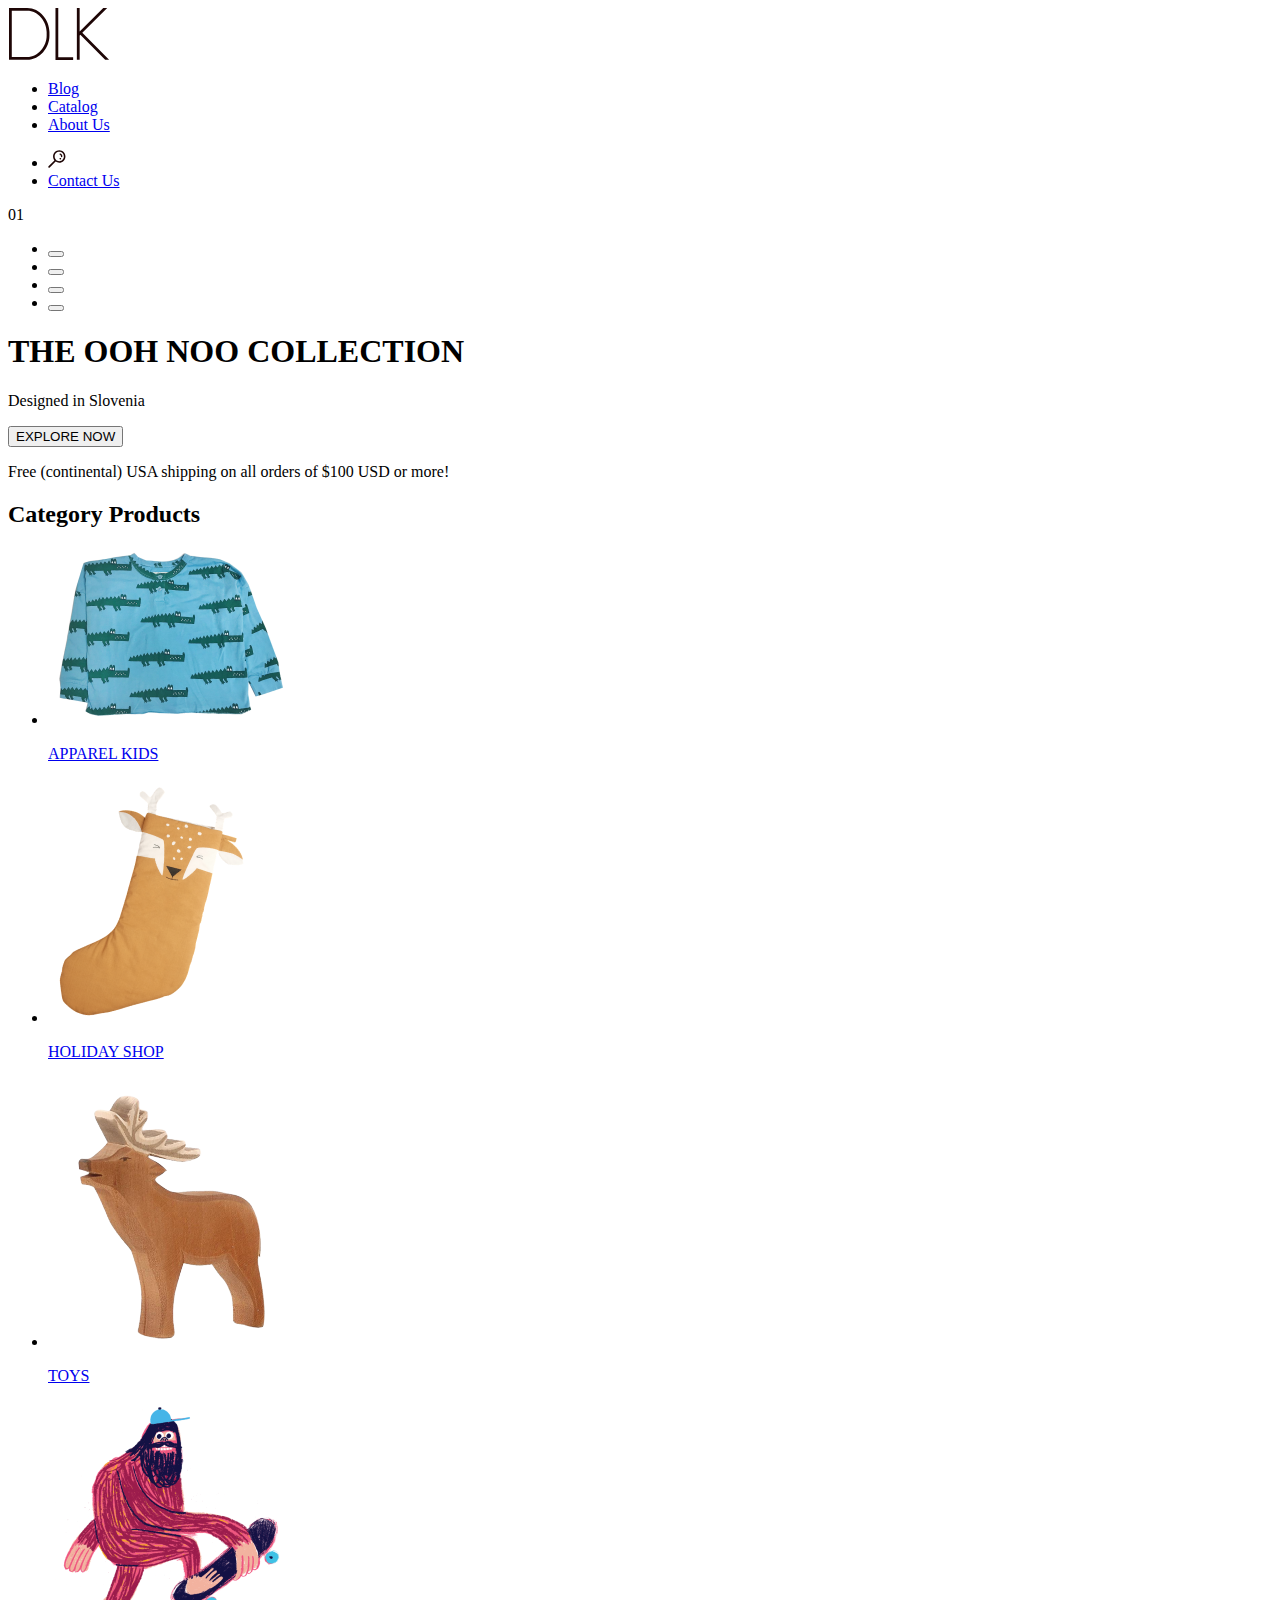
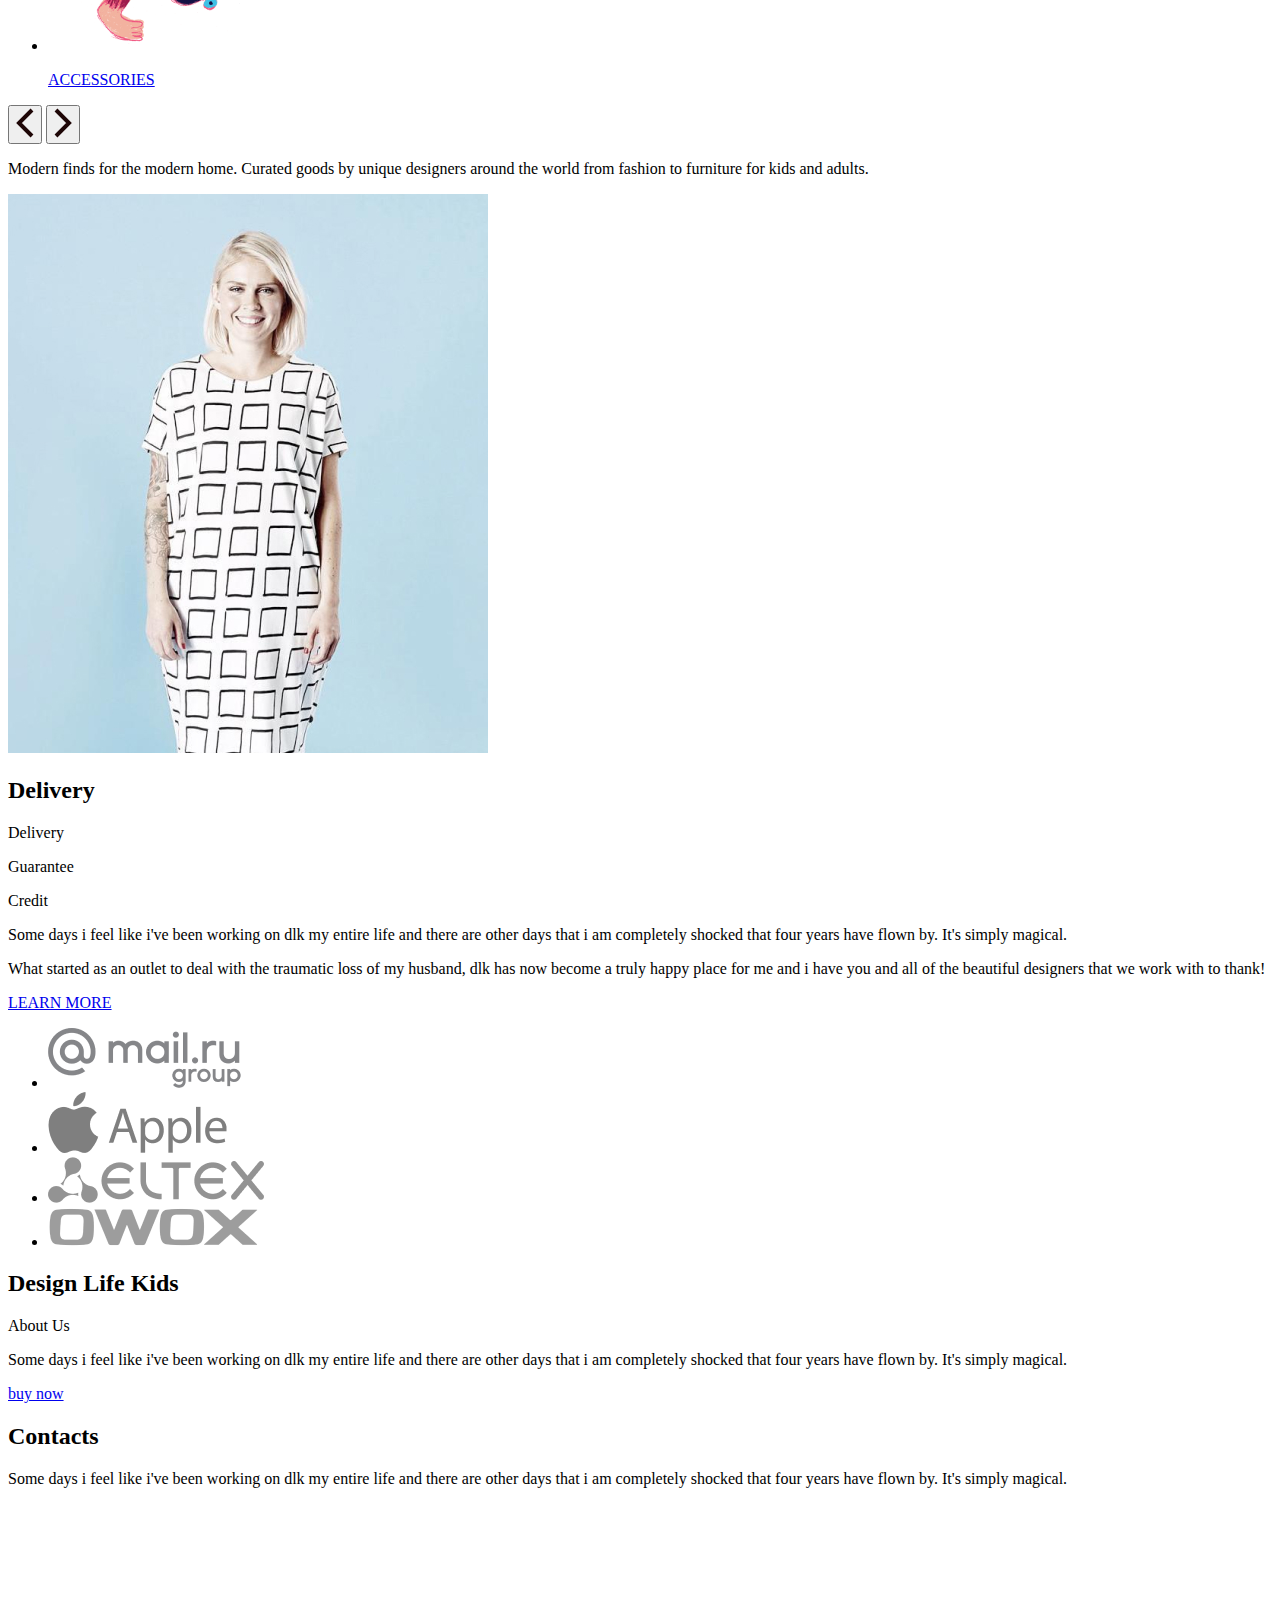
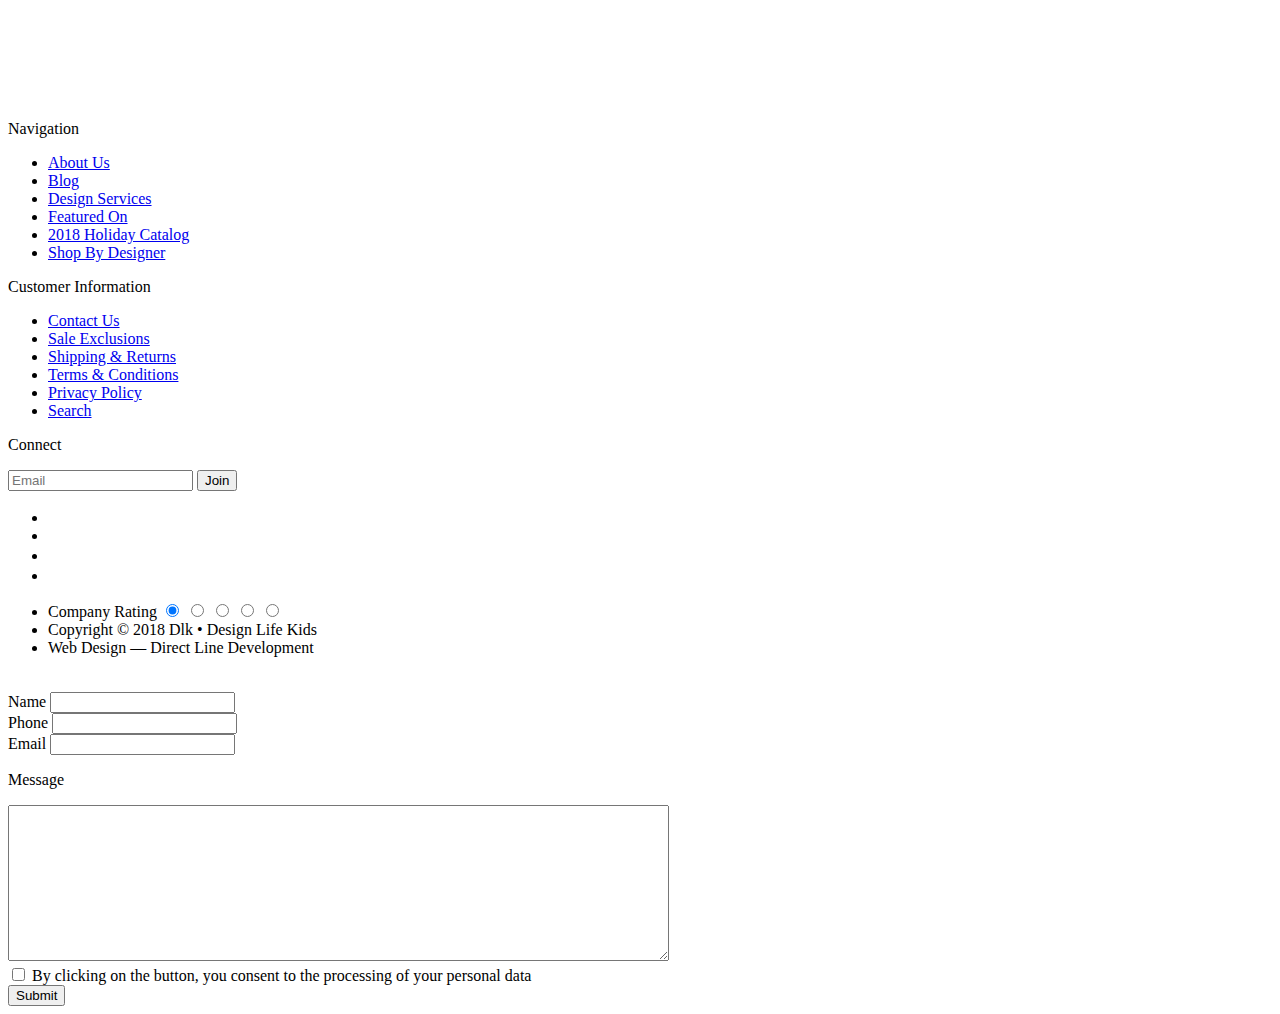
==== index.html @ fb4cff75 "добавила страницы blog, catalog, contact, toys" ====
<!DOCTYPE html>
<html lang="en">
<head>
    <meta charset="UTF-8">
    <meta http-equiv="X-UA-Compatible" content="IE=edge">
    <meta name="viewport" content="width=device-width, initial-scale=1.0">
    <title>DLK</title>
</head>
<body>
    <header class="header">
        <a href="/" class="header__link">
            <img src="./img/icon/logo.svg" alt="logo" class="header__logo">
        </a>
        <nav class="header__nav">
            <ul class="header__list">
                <li class="header__list-item">
                    <a href="./page/blog.html" class="header__list-item-link">Blog</a>
                </li>
                <li class="header__list-item">
                    <a href="./page/catalog.html" class="header__list-item-link">Catalog</a>
                </li>
                <li class="header__list-item">
                    <a href="#" class="header__list-item-link">About Us</a>
                </li>
            </ul>
        </nav>
        <ul class="header__list">
            <li class="header__list-item">
                <a href="#" class="header__list-item-link">
                    <img src="./img/icon/loupe.svg" alt="loupe" class="header__list-item-loupe">
                </a>
            </li>
            <li class="header__list-item">
                <a href="./page/contact.html" class="header__list-item-link">Contact Us</a>
            </li>
        </ul>
    </header>
    <main class="main">
        <section class="collection">
            <div class="collection__switch">
                <span class="collection__switch-num">01</span>
                <ul class="collection__switch-list">
                    <li class="collection__switch-list-item">
                        <button class="collection__switch-list-item-button"></button>
                    </li>
                    <li class="collection__switch-list-item">
                        <button class="collection__switch-list-item-button"></button>
                    </li>
                    <li class="collection__switch-list-item">
                        <button class="collection__switch-list-item-button"></button>
                    </li>
                    <li class="collection__switch-list-item">
                        <button class="collection__switch-list-item-button"></button>
                    </li>
                </ul>
            </div>
            <div class="collection__text">
                <h1 class="collection__text-title">THE OOH NOO COLLECTION</h1>
                <p class="collection__text-subtitle">Designed in Slovenia</p>
                <button class="collection__text-button" type="button">EXPLORE NOW</button>
            </div>
            <p class="collection__sub-subtitle">Free (continental) USA shipping on all orders of $100 USD or more!</p>
        </section>
        <section class="category">
            <div class="category__products">
                <h2 class="category__products-title">Category Products</h2>
                <ul class="category__products-list">
                    <li class="category__products-list-item">
                        <a href="#" class="category__products-list-item-link">
                            <img src="./img/apparel_kids.png" alt="apparel kids" width="244" height="177" class="category__products-list-item-img">
                            <p class="category__products-list-item-text">APPAREL KIDS</p>
                        </a>
                    </li>
                    <li class="category__products-list-item">
                        <a href="#" class="category__products-list-item-link">
                            <img src="./img/holiday_shop.png" alt="holiday shop" width="208" height="244" class="category__products-list-item-img">
                            <p class="category__products-list-item-text">HOLIDAY SHOP</p>
                        </a>
                    </li>
                    <li class="category__products-list-item">
                        <a href="#" class="category__products-list-item-link">
                            <img src="./img/toys.png" alt="toys" width="270" height="270" class="category__products-list-item-img">
                            <p class="category__products-list-item-text">TOYS</p>
                        </a>
                    </li>
                    <li class="category__products-list-item">
                        <a href="#" class="category__products-list-item-link">
                            <img src="./img/accessories.png" alt="accessories" width="240" height="250" class="category__products-list-item-img">
                            <p class="category__products-list-item-text">ACCESSORIES</p>
                        </a>
                    </li>
                </ul>
            </div>
            <div class="category__switch">
                <button class="category__switch-left-arrow">
                    <img src="./img/icon/left_arrow.svg" alt="left-arrow" class="category__switch-left-arrow-img">
                </button>
                <button class="category__switch-right-arrow">
                    <img src="./img/icon/right_arrow.svg" alt="right-arrow" class="category__switch-right-arrow-img">
                </button>
                <p class="category__switch-subtitle">Modern finds for the modern home. Curated goods by unique designers around the world from fashion to furniture for kids and adults.</p>
            </div>
        </section>
        <section class="delivery">
            <img class="delivery__img" src="./img/dress.jpg" alt="dress" width="480" height="559">
            <div class="delivery__text">
                <h2 class="delivery__text-title">Delivery</h2>
                <p class="delivery__text-subtitle">Delivery</p>
                <p class="delivery__text-subtitle">Guarantee</p>
                <p class="delivery__text-subtitle">Credit</p>
                <p class="delivery__text-description">Some days i feel like i've been working on dlk my entire life and there are other days that i am completely shocked that four years have flown by. It's simply magical.</p>
                <p class="delivery__text-description">What started as an outlet to deal with the traumatic loss of my husband, dlk has now become a truly happy place for me and i have you and all of the beautiful designers that we work with to thank!</p>
                <a href="#" class="delivery__text-link">LEARN MORE</a>
            </div>
        </section>
        <section class="awards">
            <ul class="awards__list">
                <li class="awards__list-item">
                    <img src="./img/mail.png" alt="mail" width="193" height="60" class="awards__list-item-img">
                </li>
                <li class="awards__list-item">
                    <img src="./img/apple.png" alt="apple" width="179" height="61" class="awards__list-item-img">
                </li>
                <li class="awards__list-item">
                    <img src="./img/eltex.png" alt="eltex" width="216" height="46" class="awards__list-item-img">
                </li>
                <li class="awards__list-item"> 
                    <img src="./img/owox.png" alt="owox" width="211" height="40" class="awards__list-item-img">
                </li>
            </ul>
        </section>
    </main>
    <section class="design">
        <h2 class="design__title">Design Life Kids</h2>
        <p class="design__subtitle">About Us</p>
        <p class="design__subtitle">Some days i feel like i've been working on dlk my entire life and there are other days that i am completely shocked that four years have flown by. It's simply magical.</p>
        <a href="#" class="design__link">buy now</a>
    </section>
    <article class="contacts">
        <h2 class="contacts__title">Contacts</h2>
        <p class="contacts__subtitle">Some days i feel like i've been working on dlk my entire life and there are other days that i am completely shocked that four years have flown by. It's simply magical.</p>
        <iframe src="https://www.google.com/maps/embed?pb=!1m18!1m12!1m3!1d3153.58601728222!2d-122.4236554651123!3d37.776304100000004!2m3!1f0!2f0!3f0!3m2!1i1024!2i768!4f13.1!3m3!1m2!1s0x8085809eb08736cb%3A0xd0499d3f418e942d!2zNzcgRmVsbCBTdCwgU2FuIEZyYW5jaXNjbywgQ0EgOTQxMDIsINCh0KjQkA!5e0!3m2!1sru!2sru!4v1668937738385!5m2!1sru!2sru" width="483" height="196" style="border:0;" allowfullscreen="" loading="lazy" referrerpolicy="no-referrer-when-downgrade"></iframe>
    </article>
    <footer class="footer">
        <div class="footer__navigation">
            <p class="footer__navigation-title">Navigation</p>
            <nav class="footer__navigation-nav">
                <ul class="footer__navigation-nav-list">
                    <li class="footer__navigation-nav-list-item">
                        <a href="#" class="footer__navigation-nav-list-item">About Us</a>
                    </li>
                    <li class="footer__navigation-nav-list-item">
                        <a href="#" class="footer__navigation-nav-list-item-link">Blog</a>
                    </li>
                    <li class="footer__navigation-nav-list-item">
                        <a href="#" class="footer__navigation-nav-list-item-link">Design Services</a>
                    </li>
                    <li class="footer__navigation-nav-list-item">
                        <a href="#" class="footer__navigation-nav-list-item-link">Featured On</a>
                    </li>
                    <li class="footer__navigation-nav-list-item">
                        <a href="#" class="footer__navigation-nav-list-item-link">2018 Holiday Catalog</a>
                    </li>
                    <li class="footer__navigation-nav-list-item">
                        <a href="#" class="footer__navigation-nav-list-item-link">Shop By Designer</a>
                    </li>
                </ul>
            </nav>
        </div>
        <div class="footer_information">
            <p class="footer_information-title">Customer Information</p>
            <nav class="footer_information-nav"> 
                <ul class="footer_information-nav-list">
                    <li class="footer_information-nav-list-item">
                        <a href="#" class="footer_information-nav-list-item-link">Contact Us</a>
                    </li>
                    <li class="footer_information-nav-list-item">
                        <a href="#" class="footer_information-nav-list-item-link">Sale Exclusions</a>
                    </li>
                    <li class="footer_information-nav-list-item">
                        <a href="#" class="footer_information-nav-list-item-link">Shipping & Returns</a>
                    </li>
                    <li class="footer_information-nav-list-item">
                        <a href="#" class="footer_information-nav-list-item-link">Terms & Conditions</a>
                    </li>
                    <li class="footer_information-nav-list-item">
                        <a href="#" class="footer_information-nav-list-item-link">Privacy Policy</a>
                    </li>
                    <li class="footer_information-nav-list-item">
                        <a href="#" class="footer_information-nav-list-item-link">Search</a>
                    </li>
                </ul>
            </nav>
        </div>
        <div class="footer__connect">
            <p class="footer__connect-title">Connect</p>
            <input type="text" name="text" placeholder="Email" class="footer__connect-input">
            <button class="footer__connect-button">Join</button>
            <ul class="footer__connect-list">
                <li class="footer__connect-list-item">
                    <a href="#" class="footer__connect-list-item-link">
                        <img src="./img/icon/facebook.svg" alt="facebook" class="footer__connect-list-item-link-img">
                    </a>
                </li>
                <li>
                    <a href="#" class="footer__connect-list-item-link">
                        <img src="./img/icon/twitter.svg" alt="twitter" class="footer__connect-list-item-link-img">
                    </a>
                </li>
                <li>
                    <a href="#" class="footer__connect-list-item-link">
                        <img src="./img/icon/pinterest.svg" alt="pinterest" class="footer__connect-list-item-link-img">
                    </a>
                </li>
                <li>
                    <a href="#" class="footer__connect-list-item-link">
                        <img src="./img/icon/instagram.svg" alt="instagram" class="footer__connect-list-item-link-img">
                    </a>
                </li>
            </ul>
        </div>
        <div class="footer__bottom">
            <ul class="footer__bottom-list">
                <li class="footer__bottom-list-item">
                    Company Rating 
                    <input type="radio" name="rating" value="1" checked class="footer__bottom-list-item-star">
                    <input type="radio" name="rating" value="1" class="footer__bottom-list-item-star">
                    <input type="radio" name="rating" value="1" class="footer__bottom-list-item-star">
                    <input type="radio" name="rating" value="1" class="footer__bottom-list-item-star">
                    <input type="radio" name="rating" value="1" class="footer__bottom-list-item-star">
                </li>
                <li class="footer__bottom-list-item">Copyright © 2018 Dlk • Design Life Kids</li>
                <li class="footer__bottom-list-item">Web Design — Direct Line Development</li>
            </ul>
        </div>
    </footer>
    <div class="modal">
        <a href="#" class="modal__close">
            <img src="./img/close.png" alt="close">
        </a>
        <form method="post" action="#">
            <div class="modal__wrapper">
                <label for="">Name</label>
                <input type="text">
            </div>
            <div class="modal__wrapper-two-input">
                <div class="modal__wrapper">
                    <label for="">Phone</label>
                    <input type="tel">
                </div>
                <div class="modal__wrapper">
                    <label for="">Email</label>
                    <input type="email">
                </div>
            </div>
            <div class="modal__message">
                <p class="modal__message">Message</p>
                <textarea name="message" id="" cols="80" rows="10"></textarea>
            </div>
            <div class="modal__checkbox">
                <input id="personal" type="checkbox">
                <label for="personal">By clicking on the button, you consent to the processing of your personal data</label>
            </div>
            <button type="submit">Submit</button>
        </form>
    </div>
</body>
</html>
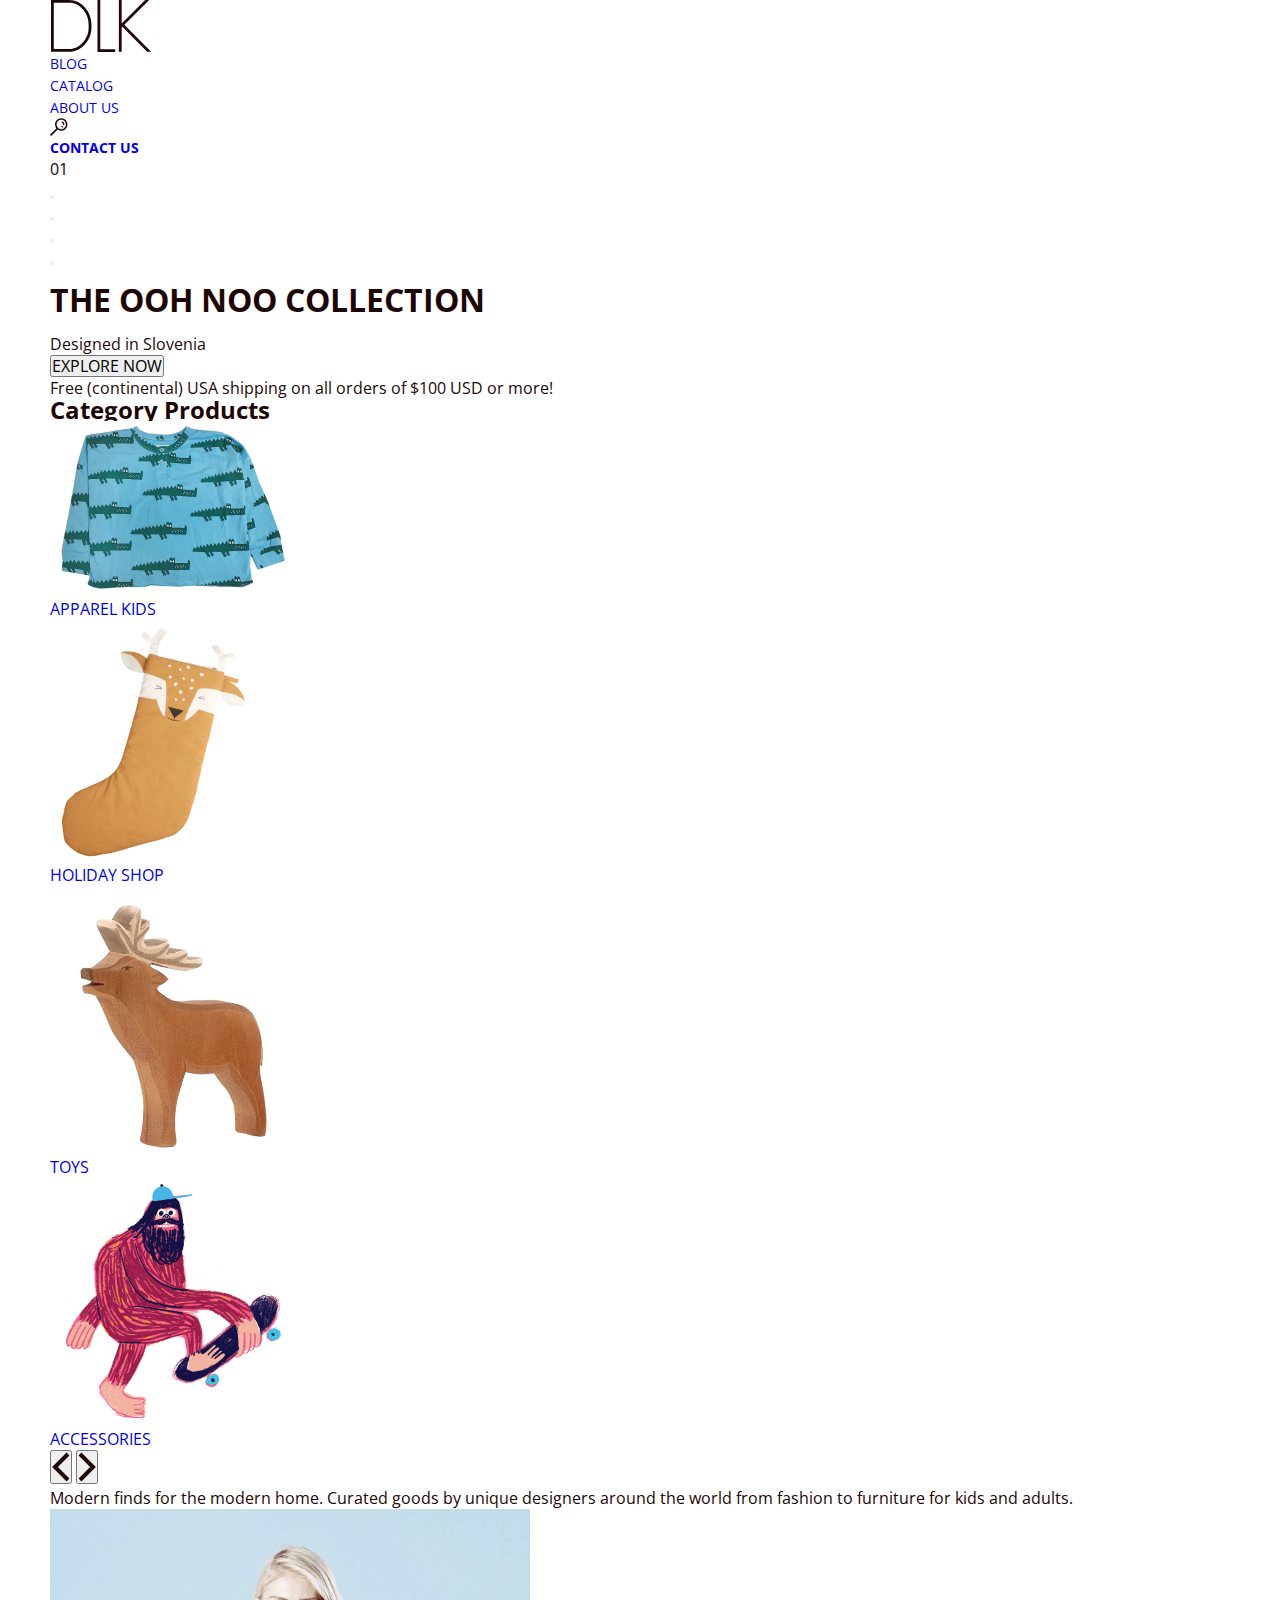
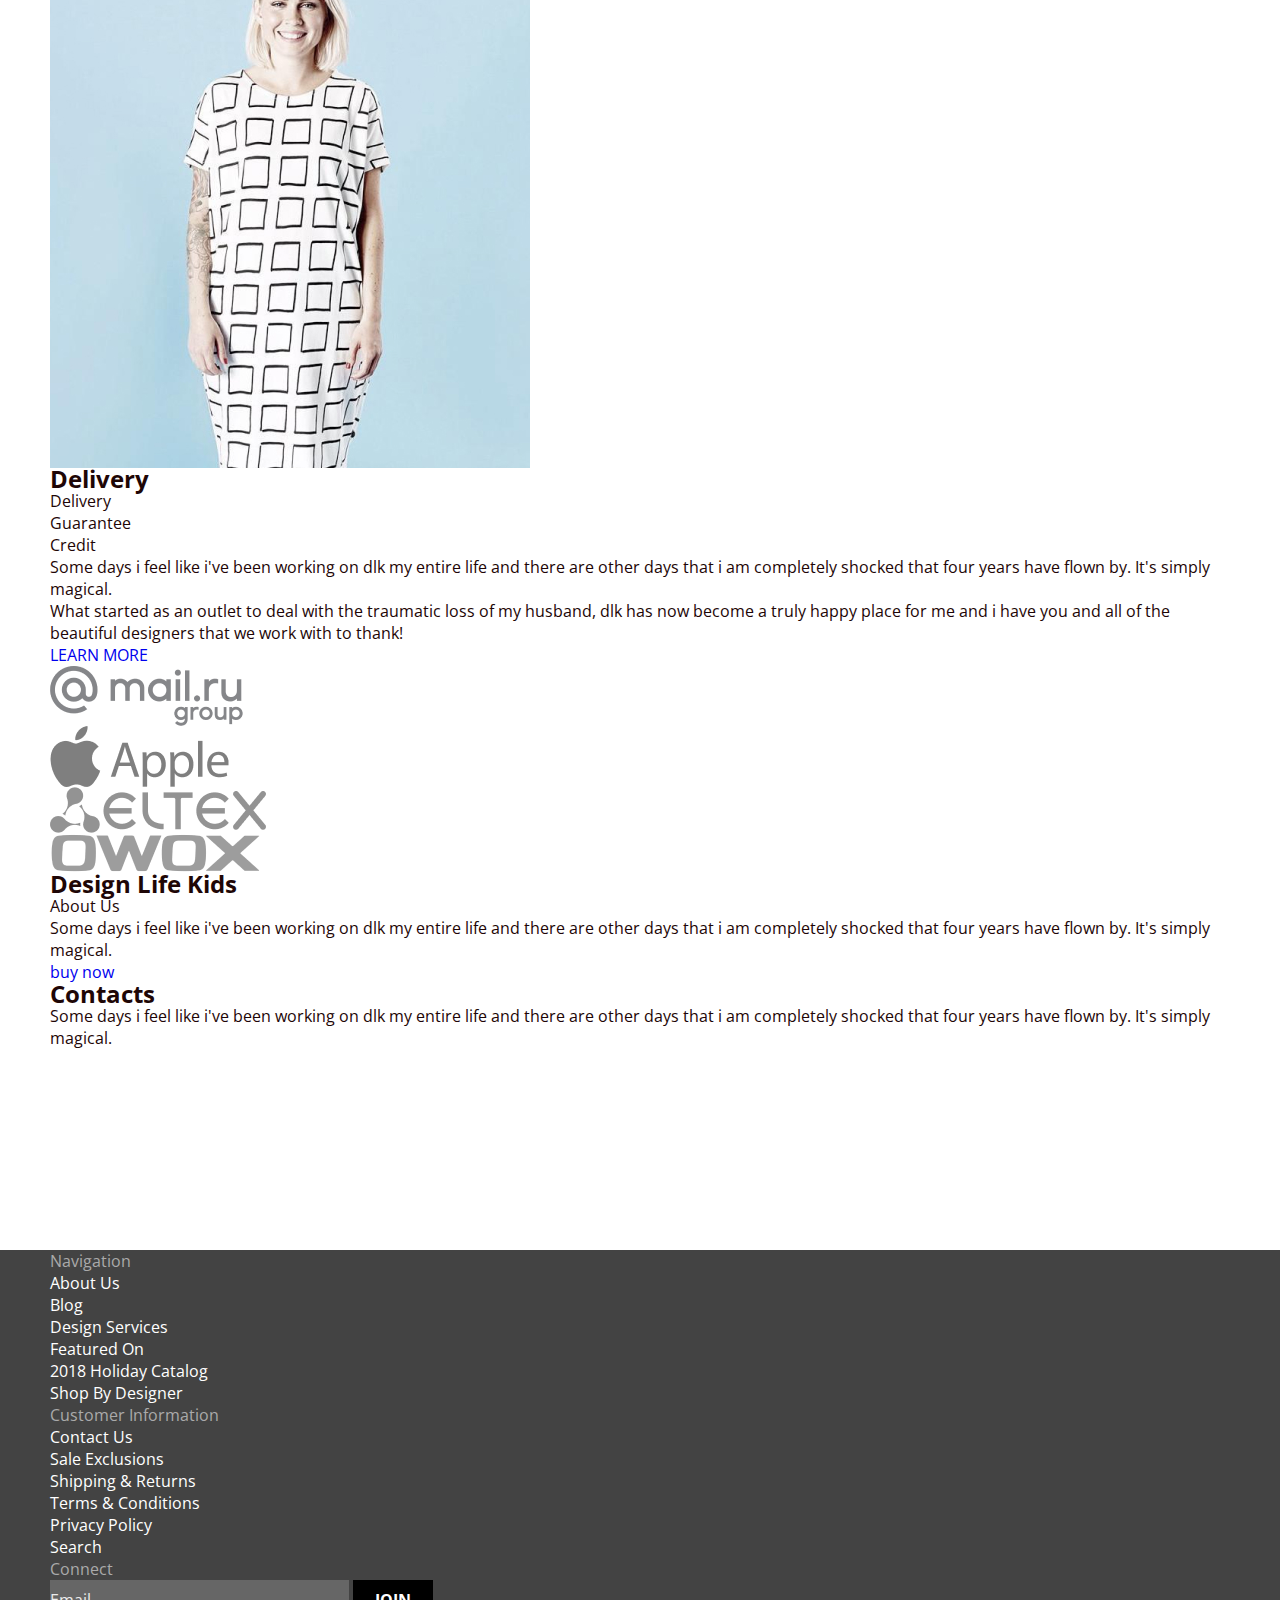
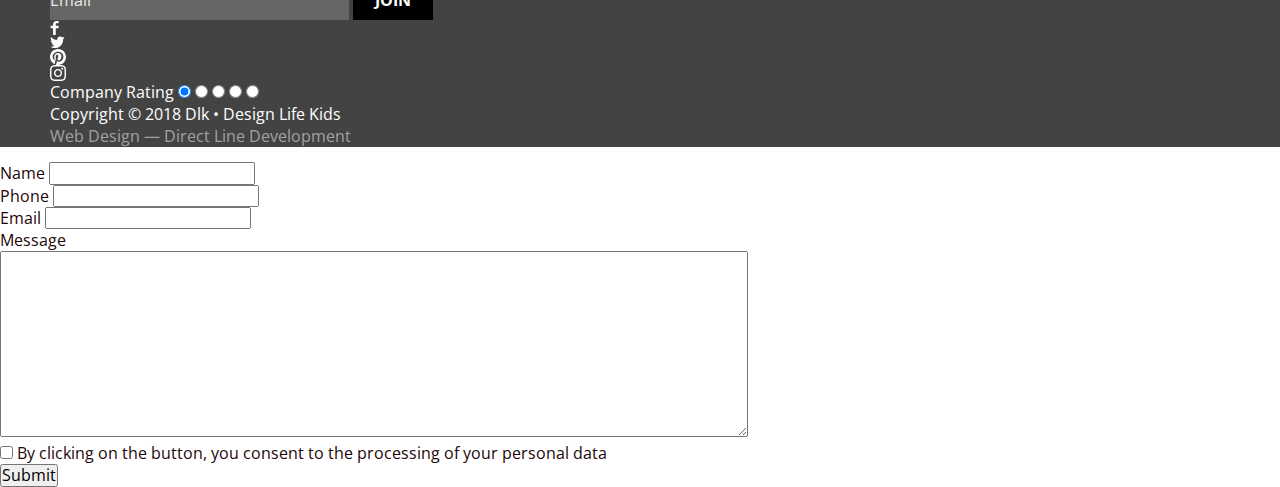
==== commit a33843d6: "подключение базовых стилей" ====
--- a/index.html
+++ b/index.html
@@ -4,42 +4,47 @@
     <meta charset="UTF-8">
     <meta http-equiv="X-UA-Compatible" content="IE=edge">
     <meta name="viewport" content="width=device-width, initial-scale=1.0">
+    <link rel="stylesheet" href="/style/normalize.css">
+    <link rel="stylesheet" href="/style/common.css">
+    <link rel="preconnect" href="https://fonts.googleapis.com">
+    <link rel="preconnect" href="https://fonts.gstatic.com" crossorigin>
+    <link href="https://fonts.googleapis.com/css2?family=Crimson+Text:wght@400;700&family=Montserrat:wght@700&family=Open+Sans:wght@400;700&display=swap" rel="stylesheet">
     <title>DLK</title>
 </head>
 <body>
-    <header class="header">
+    <header class="header container">
         <a href="/" class="header__link">
             <img src="./img/icon/logo.svg" alt="logo" class="header__logo">
         </a>
         <nav class="header__nav">
-            <ul class="header__list">
+            <ul class="header__list undotted">
                 <li class="header__list-item">
-                    <a href="./page/blog.html" class="header__list-item-link">Blog</a>
+                    <a href="./page/blog.html" class="header__list-link">Blog</a>
                 </li>
                 <li class="header__list-item">
-                    <a href="./page/catalog.html" class="header__list-item-link">Catalog</a>
+                    <a href="./page/catalog.html" class="header__list-link">Catalog</a>
                 </li>
                 <li class="header__list-item">
-                    <a href="#" class="header__list-item-link">About Us</a>
+                    <a href="#" class="header__list-link">About Us</a>
                 </li>
             </ul>
         </nav>
-        <ul class="header__list">
+        <ul class="header__list undotted">
             <li class="header__list-item">
-                <a href="#" class="header__list-item-link">
-                    <img src="./img/icon/loupe.svg" alt="loupe" class="header__list-item-loupe">
+                <a href="#" class="header__list-link">
+                    <img src="./img/icon/loupe.svg" alt="loupe" class="header__list-loupe">
                 </a>
             </li>
             <li class="header__list-item">
-                <a href="./page/contact.html" class="header__list-item-link">Contact Us</a>
+                <a href="./page/contact.html" class="header__list-link fatty">Contact Us</a>
             </li>
         </ul>
     </header>
     <main class="main">
-        <section class="collection">
+        <section class="collection container">
             <div class="collection__switch">
                 <span class="collection__switch-num">01</span>
-                <ul class="collection__switch-list">
+                <ul class="collection__switch-list undotted">
                     <li class="collection__switch-list-item">
                         <button class="collection__switch-list-item-button"></button>
                     </li>
@@ -61,10 +66,10 @@
             </div>
             <p class="collection__sub-subtitle">Free (continental) USA shipping on all orders of $100 USD or more!</p>
         </section>
-        <section class="category">
+        <section class="category container">
             <div class="category__products">
                 <h2 class="category__products-title">Category Products</h2>
-                <ul class="category__products-list">
+                <ul class="category__products-list undotted">
                     <li class="category__products-list-item">
                         <a href="#" class="category__products-list-item-link">
                             <img src="./img/apparel_kids.png" alt="apparel kids" width="244" height="177" class="category__products-list-item-img">
@@ -101,7 +106,7 @@
                 <p class="category__switch-subtitle">Modern finds for the modern home. Curated goods by unique designers around the world from fashion to furniture for kids and adults.</p>
             </div>
         </section>
-        <section class="delivery">
+        <section class="delivery container">
             <img class="delivery__img" src="./img/dress.jpg" alt="dress" width="480" height="559">
             <div class="delivery__text">
                 <h2 class="delivery__text-title">Delivery</h2>
@@ -113,8 +118,8 @@
                 <a href="#" class="delivery__text-link">LEARN MORE</a>
             </div>
         </section>
-        <section class="awards">
-            <ul class="awards__list">
+        <section class="awards container">
+            <ul class="awards__list undotted">
                 <li class="awards__list-item">
                     <img src="./img/mail.png" alt="mail" width="193" height="60" class="awards__list-item-img">
                 </li>
@@ -130,24 +135,24 @@
             </ul>
         </section>
     </main>
-    <section class="design">
+    <section class="design container">
         <h2 class="design__title">Design Life Kids</h2>
         <p class="design__subtitle">About Us</p>
         <p class="design__subtitle">Some days i feel like i've been working on dlk my entire life and there are other days that i am completely shocked that four years have flown by. It's simply magical.</p>
         <a href="#" class="design__link">buy now</a>
-    </section>
-    <article class="contacts">
+    </section> 
+    <article class="contacts container">
         <h2 class="contacts__title">Contacts</h2>
         <p class="contacts__subtitle">Some days i feel like i've been working on dlk my entire life and there are other days that i am completely shocked that four years have flown by. It's simply magical.</p>
         <iframe src="https://www.google.com/maps/embed?pb=!1m18!1m12!1m3!1d3153.58601728222!2d-122.4236554651123!3d37.776304100000004!2m3!1f0!2f0!3f0!3m2!1i1024!2i768!4f13.1!3m3!1m2!1s0x8085809eb08736cb%3A0xd0499d3f418e942d!2zNzcgRmVsbCBTdCwgU2FuIEZyYW5jaXNjbywgQ0EgOTQxMDIsINCh0KjQkA!5e0!3m2!1sru!2sru!4v1668937738385!5m2!1sru!2sru" width="483" height="196" style="border:0;" allowfullscreen="" loading="lazy" referrerpolicy="no-referrer-when-downgrade"></iframe>
     </article>
     <footer class="footer">
-        <div class="footer__navigation">
+        <div class="footer__navigation container">
             <p class="footer__navigation-title">Navigation</p>
             <nav class="footer__navigation-nav">
-                <ul class="footer__navigation-nav-list">
-                    <li class="footer__navigation-nav-list-item">
-                        <a href="#" class="footer__navigation-nav-list-item">About Us</a>
+                <ul class="footer__navigation-nav-list undotted">
+                    <li class="footer__navigation-nav-list-item">
+                        <a href="#" class="footer__navigation-nav-list-item-link">About Us</a>
                     </li>
                     <li class="footer__navigation-nav-list-item">
                         <a href="#" class="footer__navigation-nav-list-item-link">Blog</a>
@@ -167,10 +172,10 @@
                 </ul>
             </nav>
         </div>
-        <div class="footer_information">
+        <div class="footer_information container">
             <p class="footer_information-title">Customer Information</p>
             <nav class="footer_information-nav"> 
-                <ul class="footer_information-nav-list">
+                <ul class="footer_information-nav-list undotted">
                     <li class="footer_information-nav-list-item">
                         <a href="#" class="footer_information-nav-list-item-link">Contact Us</a>
                     </li>
@@ -192,11 +197,11 @@
                 </ul>
             </nav>
         </div>
-        <div class="footer__connect">
+        <div class="footer__connect container">
             <p class="footer__connect-title">Connect</p>
             <input type="text" name="text" placeholder="Email" class="footer__connect-input">
             <button class="footer__connect-button">Join</button>
-            <ul class="footer__connect-list">
+            <ul class="footer__connect-list undotted">
                 <li class="footer__connect-list-item">
                     <a href="#" class="footer__connect-list-item-link">
                         <img src="./img/icon/facebook.svg" alt="facebook" class="footer__connect-list-item-link-img">
@@ -219,8 +224,8 @@
                 </li>
             </ul>
         </div>
-        <div class="footer__bottom">
-            <ul class="footer__bottom-list">
+        <div class="footer__bottom container">
+            <ul class="footer__bottom-list undotted">
                 <li class="footer__bottom-list-item">
                     Company Rating 
                     <input type="radio" name="rating" value="1" checked class="footer__bottom-list-item-star">
@@ -230,7 +235,7 @@
                     <input type="radio" name="rating" value="1" class="footer__bottom-list-item-star">
                 </li>
                 <li class="footer__bottom-list-item">Copyright © 2018 Dlk • Design Life Kids</li>
-                <li class="footer__bottom-list-item">Web Design — Direct Line Development</li>
+                <li class="footer__bottom-list-item transparent">Web Design — Direct Line Development</li>
             </ul>
         </div>
     </footer>
--- a/style/common.css
+++ b/style/common.css
@@ -0,0 +1,98 @@
+* {
+    margin: 0;
+    padding: 0;
+}
+
+body {
+    font-family: 'Open Sans', sans-serif;;
+    font-style: normal;
+    font-size: 16px;
+    line-height: 22px;
+    color: #1E0606;
+}
+
+a {
+    list-style: none;
+    text-decoration: none;
+}
+
+img {
+    display: block;
+    max-width: 100%;
+}
+
+.container {
+    max-width: 1180px;
+    margin: 0 auto;
+}
+
+.undotted {
+    list-style-type: none;
+}
+
+/* стилизация header */
+
+.header__list-link {
+    font-family: 'Open Sans';
+    font-weight: 400;
+    font-size: 14px;
+    line-height: 19px;
+    text-transform: uppercase;
+}
+
+.fatty {
+    font-weight: 700;
+}
+
+/* стилизация footer */
+
+.footer {
+    background-color: #434343;
+}
+
+.footer__navigation-title, .footer_information-title, .footer__connect-title {
+    font-family: 'Open Sans';
+    font-weight: 400;
+    font-size: 16px;
+    line-height: 22px;
+    color: #AAAAAA;
+}
+
+.footer__navigation-nav-list-item-link, .footer_information-nav-list-item-link, .footer__bottom-list-item {
+    font-family: 'Open Sans';
+    font-weight: 400;
+    font-size: 16px;
+    line-height: 22px;
+    color: #FFFFFF;
+}
+
+.transparent {
+    color: #A2A2A2;
+}
+
+.footer__connect-input::placeholder {
+    font-family: 'Open Sans';
+    font-weight: 400;
+    font-size: 16px;
+    line-height: 22px;
+    color: #EBEBEB;
+}
+
+.footer__connect-input {
+    width: 299px;
+    height: 40px;
+    border: 0;
+    background-color: #666666;
+}
+
+.footer__connect-button {
+    padding: 9px 22px;
+    background: #000000;
+    font-family: 'Open Sans';
+    font-weight: 700;
+    font-size: 16px;
+    line-height: 22px;
+    text-transform: uppercase;
+    border: 0;
+    color: #FFFFFF;
+}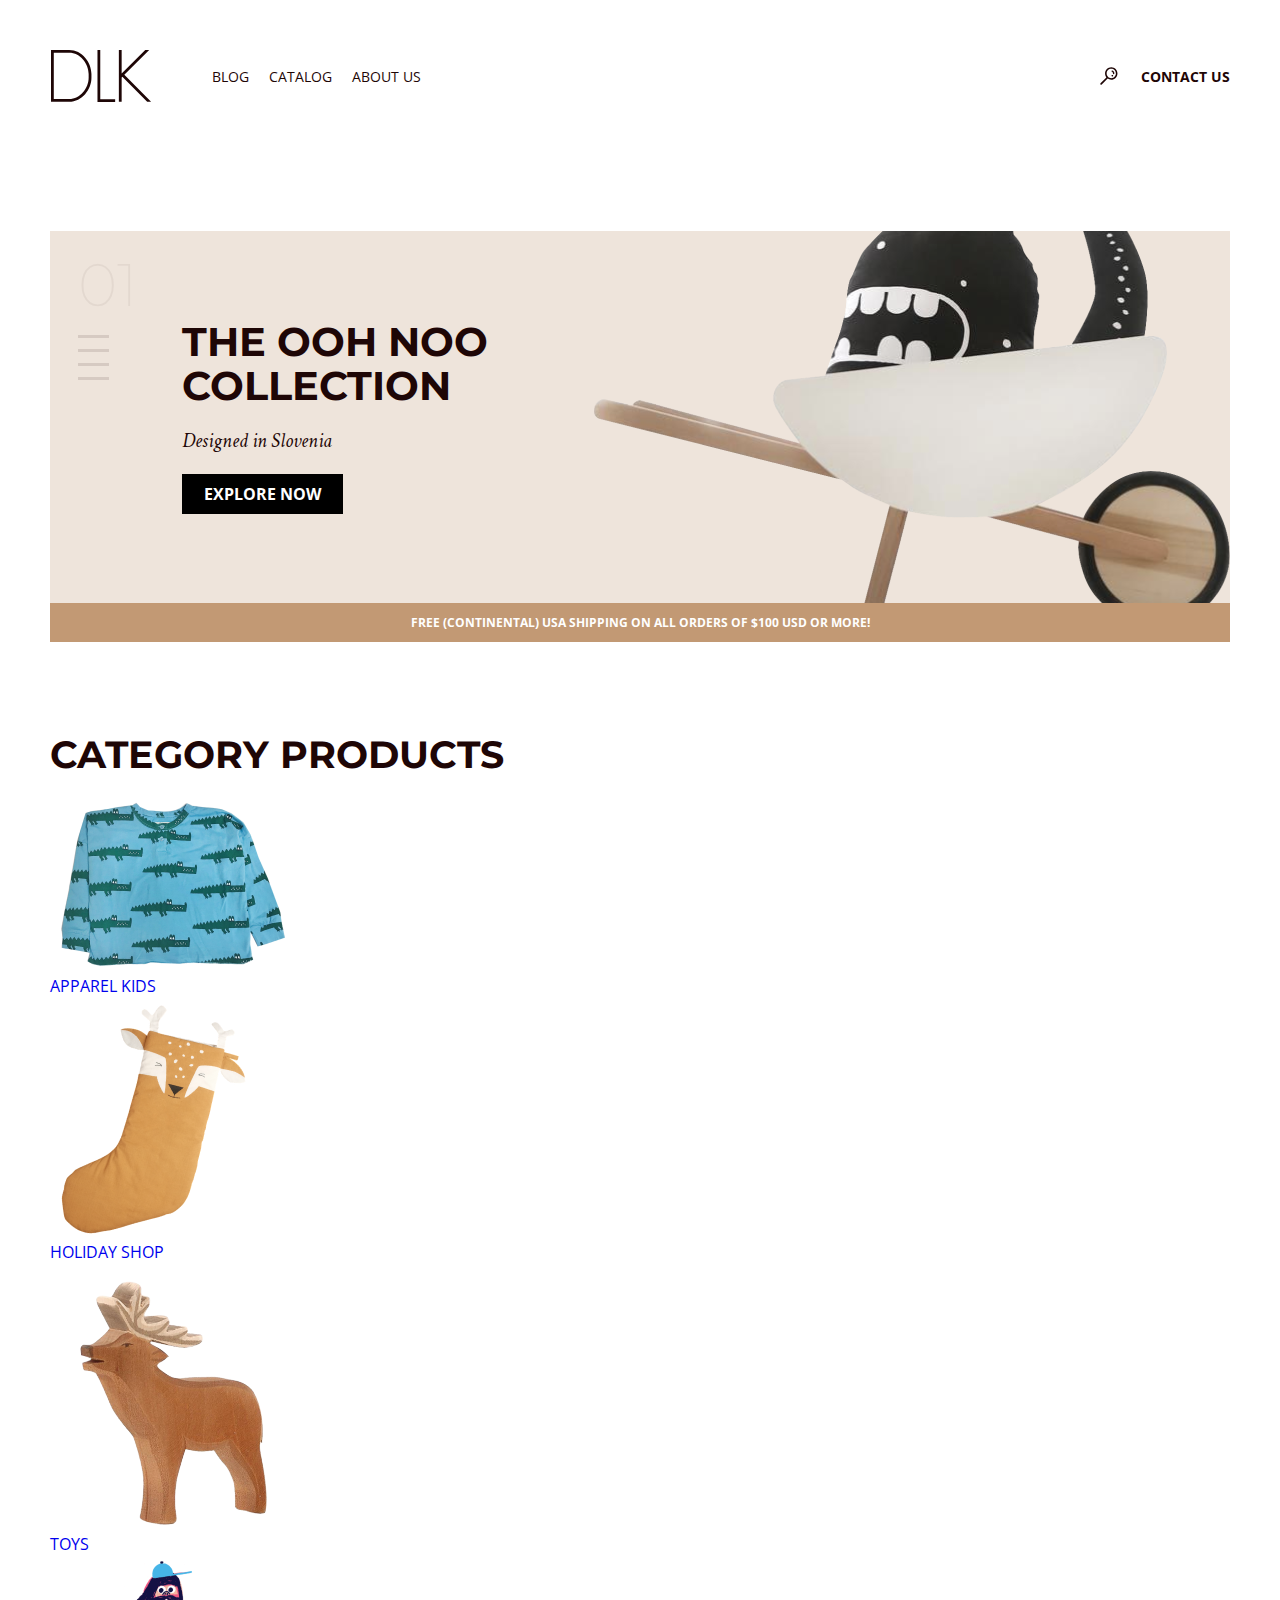
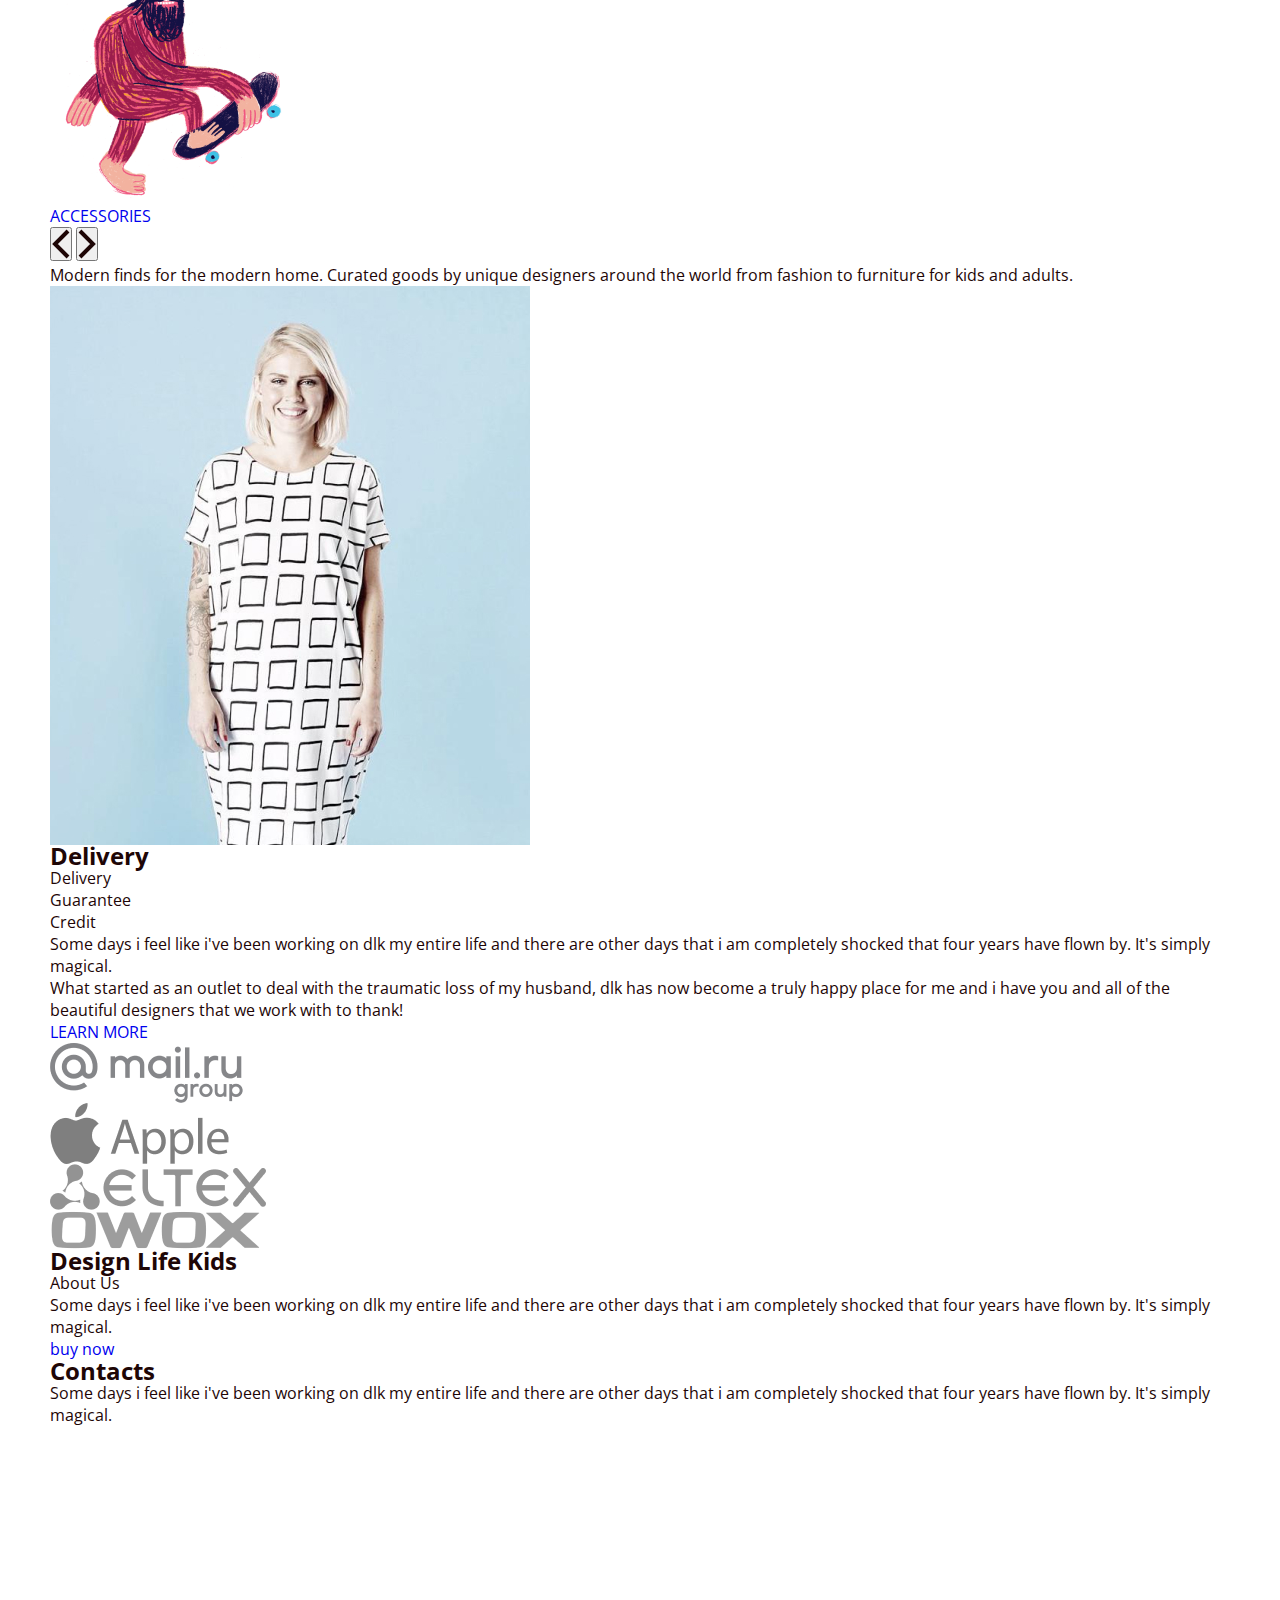
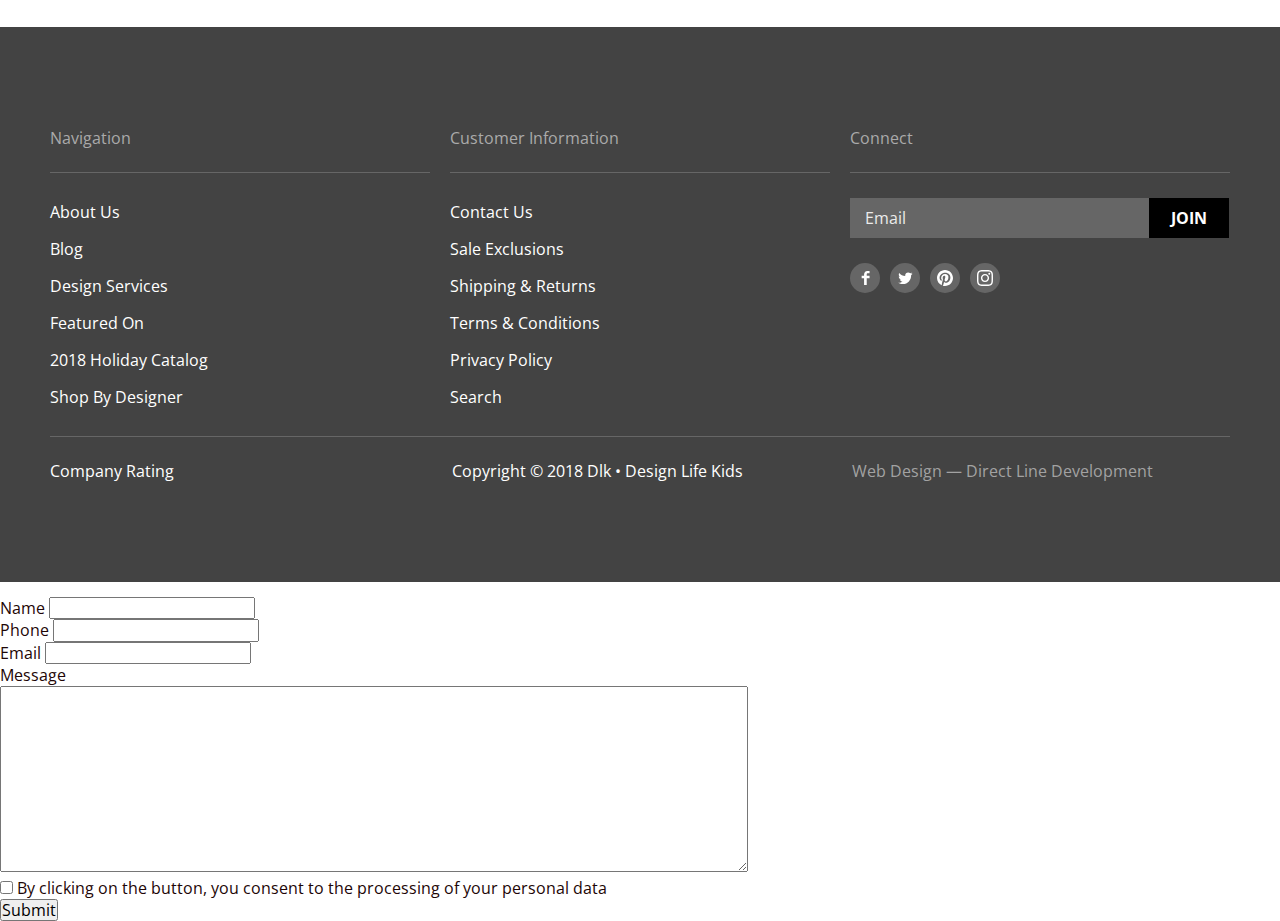
==== commit 78e90a64: "стили index" ====
--- a/index.html
+++ b/index.html
@@ -6,6 +6,7 @@
     <meta name="viewport" content="width=device-width, initial-scale=1.0">
     <link rel="stylesheet" href="/style/normalize.css">
     <link rel="stylesheet" href="/style/common.css">
+    <link rel="stylesheet" href="/style/index.css">
     <link rel="preconnect" href="https://fonts.googleapis.com">
     <link rel="preconnect" href="https://fonts.gstatic.com" crossorigin>
     <link href="https://fonts.googleapis.com/css2?family=Crimson+Text:wght@400;700&family=Montserrat:wght@700&family=Open+Sans:wght@400;700&display=swap" rel="stylesheet">
@@ -16,7 +17,7 @@
         <a href="/" class="header__link">
             <img src="./img/icon/logo.svg" alt="logo" class="header__logo">
         </a>
-        <nav class="header__nav">
+        <nav class="header__nav right">
             <ul class="header__list undotted">
                 <li class="header__list-item">
                     <a href="./page/blog.html" class="header__list-link">Blog</a>
@@ -42,29 +43,33 @@
     </header>
     <main class="main">
         <section class="collection container">
-            <div class="collection__switch">
-                <span class="collection__switch-num">01</span>
-                <ul class="collection__switch-list undotted">
-                    <li class="collection__switch-list-item">
-                        <button class="collection__switch-list-item-button"></button>
-                    </li>
-                    <li class="collection__switch-list-item">
-                        <button class="collection__switch-list-item-button"></button>
-                    </li>
-                    <li class="collection__switch-list-item">
-                        <button class="collection__switch-list-item-button"></button>
-                    </li>
-                    <li class="collection__switch-list-item">
-                        <button class="collection__switch-list-item-button"></button>
-                    </li>
-                </ul>
-            </div>
-            <div class="collection__text">
-                <h1 class="collection__text-title">THE OOH NOO COLLECTION</h1>
-                <p class="collection__text-subtitle">Designed in Slovenia</p>
-                <button class="collection__text-button" type="button">EXPLORE NOW</button>
-            </div>
-            <p class="collection__sub-subtitle">Free (continental) USA shipping on all orders of $100 USD or more!</p>
+            <div class="collection__wrapper">
+                <div class="collection__switch">
+                    <span class="collection__switch-num">01</span>
+                    <ul class="collection__switch-list undotted">
+                        <li class="collection__switch-list-item">
+                            <button class="collection__switch-list-item-button"></button>
+                        </li>
+                        <li class="collection__switch-list-item">
+                            <button class="collection__switch-list-item-button"></button>
+                        </li>
+                        <li class="collection__switch-list-item">
+                            <button class="collection__switch-list-item-button"></button>
+                        </li>
+                        <li class="collection__switch-list-item">
+                            <button class="collection__switch-list-item-button"></button>
+                        </li>
+                    </ul>
+                </div>
+                <div class="collection__text">
+                    <h1 class="collection__text-title">THE OOH NOO COLLECTION</h1>
+                    <p class="collection__text-subtitle">Designed in Slovenia</p>
+                    <button class="collection__text-button" type="button">EXPLORE NOW</button>
+                </div>
+            </div>
+            <div class="collection__basement">
+                <p class="collection__sub-subtitle">Free (continental) USA shipping on all orders of $100 USD or more!</p>
+            </div>
         </section>
         <section class="category container">
             <div class="category__products">
@@ -147,94 +152,107 @@
         <iframe src="https://www.google.com/maps/embed?pb=!1m18!1m12!1m3!1d3153.58601728222!2d-122.4236554651123!3d37.776304100000004!2m3!1f0!2f0!3f0!3m2!1i1024!2i768!4f13.1!3m3!1m2!1s0x8085809eb08736cb%3A0xd0499d3f418e942d!2zNzcgRmVsbCBTdCwgU2FuIEZyYW5jaXNjbywgQ0EgOTQxMDIsINCh0KjQkA!5e0!3m2!1sru!2sru!4v1668937738385!5m2!1sru!2sru" width="483" height="196" style="border:0;" allowfullscreen="" loading="lazy" referrerpolicy="no-referrer-when-downgrade"></iframe>
     </article>
     <footer class="footer">
-        <div class="footer__navigation container">
-            <p class="footer__navigation-title">Navigation</p>
-            <nav class="footer__navigation-nav">
-                <ul class="footer__navigation-nav-list undotted">
-                    <li class="footer__navigation-nav-list-item">
-                        <a href="#" class="footer__navigation-nav-list-item-link">About Us</a>
-                    </li>
-                    <li class="footer__navigation-nav-list-item">
-                        <a href="#" class="footer__navigation-nav-list-item-link">Blog</a>
-                    </li>
-                    <li class="footer__navigation-nav-list-item">
-                        <a href="#" class="footer__navigation-nav-list-item-link">Design Services</a>
-                    </li>
-                    <li class="footer__navigation-nav-list-item">
-                        <a href="#" class="footer__navigation-nav-list-item-link">Featured On</a>
-                    </li>
-                    <li class="footer__navigation-nav-list-item">
-                        <a href="#" class="footer__navigation-nav-list-item-link">2018 Holiday Catalog</a>
-                    </li>
-                    <li class="footer__navigation-nav-list-item">
-                        <a href="#" class="footer__navigation-nav-list-item-link">Shop By Designer</a>
+        <div class="footer__wrapper container">
+            <div class="footer__navigation">
+                <p class="footer__navigation-title border">Navigation</p>
+                <nav class="footer__navigation-nav">
+                    <ul class="footer__navigation-nav-list undotted">
+                        <li class="footer__navigation-nav-list-item">
+                            <a href="#" class="footer__navigation-nav-list-item-link">About Us</a>
+                        </li>
+                        <li class="footer__navigation-nav-list-item">
+                            <a href="#" class="footer__navigation-nav-list-item-link">Blog</a>
+                        </li>
+                        <li class="footer__navigation-nav-list-item">
+                            <a href="#" class="footer__navigation-nav-list-item-link">Design Services</a>
+                        </li>
+                        <li class="footer__navigation-nav-list-item">
+                            <a href="#" class="footer__navigation-nav-list-item-link">Featured On</a>
+                        </li>
+                        <li class="footer__navigation-nav-list-item">
+                            <a href="#" class="footer__navigation-nav-list-item-link">2018 Holiday Catalog</a>
+                        </li>
+                        <li class="footer__navigation-nav-list-item">
+                            <a href="#" class="footer__navigation-nav-list-item-link">Shop By Designer</a>
+                        </li>
+                    </ul>
+                </nav>
+            </div>
+            <div class="footer_information">
+                <p class="footer_information-title border">Customer Information</p>
+                <nav class="footer_information-nav"> 
+                    <ul class="footer_information-nav-list undotted">
+                        <li class="footer_information-nav-list-item">
+                            <a href="#" class="footer_information-nav-list-item-link">Contact Us</a>
+                        </li>
+                        <li class="footer_information-nav-list-item">
+                            <a href="#" class="footer_information-nav-list-item-link">Sale Exclusions</a>
+                        </li>
+                        <li class="footer_information-nav-list-item">
+                            <a href="#" class="footer_information-nav-list-item-link">Shipping & Returns</a>
+                        </li>
+                        <li class="footer_information-nav-list-item">
+                            <a href="#" class="footer_information-nav-list-item-link">Terms & Conditions</a>
+                        </li>
+                        <li class="footer_information-nav-list-item">
+                            <a href="#" class="footer_information-nav-list-item-link">Privacy Policy</a>
+                        </li>
+                        <li class="footer_information-nav-list-item">
+                            <a href="#" class="footer_information-nav-list-item-link">Search</a>
+                        </li>
+                    </ul>
+                </nav>
+            </div>
+            <div class="footer__connect">
+                <p class="footer__connect-title footer__connect-border">Connect</p>
+                <div class="footer__connect-email">
+                    <input type="text" name="text" placeholder="Email" class="footer__connect-input">
+                    <button class="footer__connect-button">Join</button>
+                </div>
+                <ul class="footer__connect-list undotted">
+                    <li class="footer__connect-list-item">
+                        <a href="#" class="footer__connect-list-item-link">
+                            <img src="./img/icon/facebook.svg" alt="facebook" class="footer__connect-list-item-link-img">
+                        </a>
+                    </li>
+                    <li class="footer__connect-list-item"> 
+                        <a href="#" class="footer__connect-list-item-link">
+                            <img src="./img/icon/twitter.svg" alt="twitter" class="footer__connect-list-item-link-img">
+                        </a>
+                    </li>
+                    <li class="footer__connect-list-item">
+                        <a href="#" class="footer__connect-list-item-link">
+                            <img src="./img/icon/pinterest.svg" alt="pinterest" class="footer__connect-list-item-link-img">
+                        </a>
+                    </li>
+                    <li class="footer__connect-list-item">
+                        <a href="#" class="footer__connect-list-item-link">
+                            <img src="./img/icon/instagram.svg" alt="instagram" class="footer__connect-list-item-link-img">
+                        </a>
                     </li>
                 </ul>
-            </nav>
-        </div>
-        <div class="footer_information container">
-            <p class="footer_information-title">Customer Information</p>
-            <nav class="footer_information-nav"> 
-                <ul class="footer_information-nav-list undotted">
-                    <li class="footer_information-nav-list-item">
-                        <a href="#" class="footer_information-nav-list-item-link">Contact Us</a>
-                    </li>
-                    <li class="footer_information-nav-list-item">
-                        <a href="#" class="footer_information-nav-list-item-link">Sale Exclusions</a>
-                    </li>
-                    <li class="footer_information-nav-list-item">
-                        <a href="#" class="footer_information-nav-list-item-link">Shipping & Returns</a>
-                    </li>
-                    <li class="footer_information-nav-list-item">
-                        <a href="#" class="footer_information-nav-list-item-link">Terms & Conditions</a>
-                    </li>
-                    <li class="footer_information-nav-list-item">
-                        <a href="#" class="footer_information-nav-list-item-link">Privacy Policy</a>
-                    </li>
-                    <li class="footer_information-nav-list-item">
-                        <a href="#" class="footer_information-nav-list-item-link">Search</a>
-                    </li>
-                </ul>
-            </nav>
-        </div>
-        <div class="footer__connect container">
-            <p class="footer__connect-title">Connect</p>
-            <input type="text" name="text" placeholder="Email" class="footer__connect-input">
-            <button class="footer__connect-button">Join</button>
-            <ul class="footer__connect-list undotted">
-                <li class="footer__connect-list-item">
-                    <a href="#" class="footer__connect-list-item-link">
-                        <img src="./img/icon/facebook.svg" alt="facebook" class="footer__connect-list-item-link-img">
-                    </a>
-                </li>
-                <li>
-                    <a href="#" class="footer__connect-list-item-link">
-                        <img src="./img/icon/twitter.svg" alt="twitter" class="footer__connect-list-item-link-img">
-                    </a>
-                </li>
-                <li>
-                    <a href="#" class="footer__connect-list-item-link">
-                        <img src="./img/icon/pinterest.svg" alt="pinterest" class="footer__connect-list-item-link-img">
-                    </a>
-                </li>
-                <li>
-                    <a href="#" class="footer__connect-list-item-link">
-                        <img src="./img/icon/instagram.svg" alt="instagram" class="footer__connect-list-item-link-img">
-                    </a>
-                </li>
-            </ul>
+            </div>
         </div>
         <div class="footer__bottom container">
             <ul class="footer__bottom-list undotted">
-                <li class="footer__bottom-list-item">
-                    Company Rating 
-                    <input type="radio" name="rating" value="1" checked class="footer__bottom-list-item-star">
-                    <input type="radio" name="rating" value="1" class="footer__bottom-list-item-star">
-                    <input type="radio" name="rating" value="1" class="footer__bottom-list-item-star">
-                    <input type="radio" name="rating" value="1" class="footer__bottom-list-item-star">
-                    <input type="radio" name="rating" value="1" class="footer__bottom-list-item-star">
-                </li>
-                <li class="footer__bottom-list-item">Copyright © 2018 Dlk • Design Life Kids</li>
+                <li class="footer__bottom-list-item footer__bottom-rating">
+                    <fieldset class="footer__bottom-list-rating">
+                        Company Rating
+                        <div class="footer__bottom-rating-area">
+                            <input type="radio" id="star-5" name="rating" value="5">
+                            <label for="star-5" title="grade «5»"></label>	
+                            <input type="radio" id="star-4" name="rating" value="4">
+                            <label for="star-4" title="grade «4»"></label>    
+                            <input type="radio" id="star-3" name="rating" value="3">
+                            <label for="star-3" title="grade «3»"></label>  
+                            <input type="radio" id="star-2" name="rating" value="2">
+                            <label for="star-2" title="grade «2»"></label>    
+                            <input type="radio" id="star-1" name="rating" value="1">
+                            <label for="star-1" title="grade «1»"></label>
+                        </div>
+                    </fieldset>
+                </li>
+                <li class="footer__bottom-list-item footer__bottom-copyright">Copyright © 2018 Dlk • Design Life Kids</li>
                 <li class="footer__bottom-list-item transparent">Web Design — Direct Line Development</li>
             </ul>
         </div>
--- a/style/common.css
+++ b/style/common.css
@@ -32,25 +32,80 @@
 
 /* стилизация header */
 
+.header {
+    margin-top: 50px;
+    margin-bottom: 129px;
+    display: flex;
+    align-items: center;
+}
+
+.header__logo {
+    margin-right: 60px;
+}
+
+.right {
+    margin-right: auto;
+}
+
+.header__list {
+    display: flex;
+    align-items: center;
+}
+
+.header__list-item {
+    display: flex;
+    align-items: center;
+}
+
 .header__list-link {
     font-family: 'Open Sans';
     font-weight: 400;
     font-size: 14px;
     line-height: 19px;
     text-transform: uppercase;
+    color: #1E0606;
+    margin-right: 20px;
+}
+
+.header__list-loupe {
+    margin-right: 3px;
 }
 
 .fatty {
+    margin-right: 0;
     font-weight: 700;
+    color: #1E0606;
+}
+
+.header__logo:hover, .header__list-link:hover,
+.header__list-loupe:hover {
+    opacity: 0.5;
+}
+
+.header__logo:active, .header__list-link:active,
+.header__list-loupe:active {
+    opacity: 0.7;
 }
 
 /* стилизация footer */
 
 .footer {
+    padding-top: 100px;
+    padding-bottom: 100px;
     background-color: #434343;
 }
 
-.footer__navigation-title, .footer_information-title, .footer__connect-title {
+.footer__wrapper {
+    display: flex;
+}
+
+.footer__navigation, .footer_information {
+    margin-right: 20px;
+}
+
+.footer__navigation-title, 
+.footer_information-title, 
+.footer__connect-title {
     font-family: 'Open Sans';
     font-weight: 400;
     font-size: 16px;
@@ -58,18 +113,54 @@
     color: #AAAAAA;
 }
 
-.footer__navigation-nav-list-item-link, .footer_information-nav-list-item-link, .footer__bottom-list-item {
+.border {
+    border-bottom: 1px solid #666666;
+    padding-bottom: 23px;
+    margin-bottom: 28px;
+    width: 380px;
+}
+
+.footer__connect-border {
+    border-bottom: 1px solid #666666;
+    padding-bottom: 23px;
+    margin-bottom: 25px;
+    width: 380px;
+}
+
+.footer__navigation-nav-list-item-link, 
+.footer_information-nav-list-item-link, 
+.footer__bottom-list-item {
     font-family: 'Open Sans';
     font-weight: 400;
     font-size: 16px;
     line-height: 22px;
     color: #FFFFFF;
+    cursor: pointer;
+}
+
+.footer__navigation-nav-list-item-link:hover,
+.footer_information-nav-list-item-link:hover {
+    opacity: 0.5;
+}
+
+.footer__navigation-nav-list-item, 
+.footer_information-nav-list-item {
+   margin-bottom: 15px;
 }
 
 .transparent {
     color: #A2A2A2;
 }
 
+.transparent:hover {
+    color: #FFFFFF;
+}
+
+.footer__connect-email {
+    display: flex;
+    margin-bottom: 25px;
+}
+
 .footer__connect-input::placeholder {
     font-family: 'Open Sans';
     font-weight: 400;
@@ -79,10 +170,12 @@
 }
 
 .footer__connect-input {
-    width: 299px;
+    width: 284px;
     height: 40px;
     border: 0;
     background-color: #666666;
+    padding-left: 15px;
+    cursor: pointer;
 }
 
 .footer__connect-button {
@@ -95,4 +188,95 @@
     text-transform: uppercase;
     border: 0;
     color: #FFFFFF;
-}+    cursor: pointer;
+}
+
+.footer__connect-list {
+    display: flex;
+}
+
+.footer__connect-list-item {
+    width: 30px;
+    height: 30px;
+    border-radius: 50%;
+    background: #666666;
+    margin-right: 10px;
+    display: flex;
+    align-items: center;
+    justify-content: center;
+    cursor: pointer;
+}
+
+.footer__connect-list-item:hover {
+    opacity: 0.5;
+}
+
+.footer__bottom {
+    border-top: 1px solid #666666;
+    padding-top: 23px;
+    margin-top: 13px;
+}
+
+.footer__bottom-list {
+    display: flex;
+}
+
+.footer__bottom-rating {
+    margin-right: 150px;
+}
+
+.footer__bottom-list-rating {
+    margin: 0;
+    padding: 0;
+    border: none;  
+    display: flex;
+}
+
+.footer__bottom-list-rating:hover,
+.footer__bottom-list-rating:active {
+    color: #C29974;
+}
+
+.footer__bottom-rating-area {
+	overflow: hidden;
+	width: 100px;
+    height: 17px;
+    margin-left: 28px;
+}
+
+.footer__bottom-rating-area:not(:checked) > input {
+	display: none;
+}
+
+.footer__bottom-rating-area:not(:checked) > label {
+	float: right;
+	width: 17px;
+    margin-right: 3px;
+	cursor: pointer;
+}
+
+.footer__bottom-rating-area:not(:checked) > label:before {
+	content: url(/img/icon/star.svg);
+}
+
+.footer__bottom-rating-area > input:checked ~ label {
+	content: url(/img/icon/cleek_star.svg);
+}
+
+.footer__bottom-rating-area:not(:checked) > label:hover,
+.footer__bottom-rating-area:not(:checked) > label:hover ~ label {
+	content: url(/img/icon/guidance_star.svg);
+}
+
+.footer__bottom-rating-area > input:checked + label:hover,
+.footer__bottom-rating-area > input:checked + label:hover ~ label,
+.footer__bottom-rating-area > input:checked ~ label:hover,
+.footer__bottom-rating-area > input:checked ~ label:hover ~ label,
+.footer__bottom-rating-area > label:hover ~ input:checked ~ label {
+	content: url(/img/icon/guidance_star.svg);
+}
+
+.footer__bottom-copyright {
+    margin-right: 109px;
+}
+
--- a/style/index.css
+++ b/style/index.css
@@ -0,0 +1,111 @@
+.collection {
+    background: #EEE4DB;
+    background-image: url(/img/monster.png);
+    background-repeat: no-repeat;
+    background-position: right top -89px;
+    margin-bottom: 90px;
+}
+
+.collection__wrapper {
+    display: flex;
+}
+
+.collection__switch {
+    margin-top: 17px;
+    margin-left: 28px;
+    margin-right: 44px;
+}
+
+.collection__switch-num {
+    font-family: 'Montserrat';
+    font-weight: 200;
+    font-size: 60px;
+    line-height: 73px;
+    color: rgba(30, 6, 6, 0.05);
+}
+
+.collection__switch-list-item {
+    width: 31px;
+    height: 3px;
+    margin-bottom: 11px;
+}
+
+.collection__switch-list-item-button {
+    width: 31px;
+    height: 3px;
+    border: 0;
+    background: #D6CAC2;
+    cursor: pointer;
+}
+
+.collection__switch-list-item-button:hover {
+    background: #725F5B;
+}
+
+.collection__text {
+    margin-top: 89px;
+    margin-bottom: 89px;
+}
+
+.collection__text-title {
+    font-family: 'Montserrat';
+    font-weight: 700;
+    font-size: 40px;
+    line-height: 110%;
+    color: #1E0606;
+    width: 307px;
+    margin: 0;
+    margin-bottom: 20px;
+}
+
+.collection__text-subtitle {
+    font-family: 'Crimson Text';
+    font-style: italic;
+    font-weight: 400;
+    font-size: 20px;
+    line-height: 26px;
+    color: #1E0606;
+    margin-bottom: 20px;
+}
+
+.collection__text-button {
+    width: 161px;
+    height: 40px;
+    background: #000000;
+    font-family: 'Open Sans';
+    font-weight: 700;
+    font-size: 16px;
+    line-height: 22px;
+    text-transform: uppercase;
+    color: #FFFFFF;
+    border: 0;
+    cursor: pointer;
+}
+
+.collection__basement {
+    display: flex;
+    background: #C29974;
+    text-align: center;
+    height: 39px;
+    justify-content: center;
+    flex-direction: column;
+}
+
+.collection__sub-subtitle {
+    font-family: 'Open Sans';
+    font-weight: 700;
+    font-size: 12px;
+    line-height: 16px;
+    text-transform: uppercase;
+    color: #FFFFFF;
+}
+
+.category__products-title {
+    font-family: 'Montserrat';
+    font-weight: 700;
+    font-size: 38px;
+    line-height: 46px;
+    text-transform: uppercase;
+    color: #1E0606;
+    margin-bottom: 20px;
+}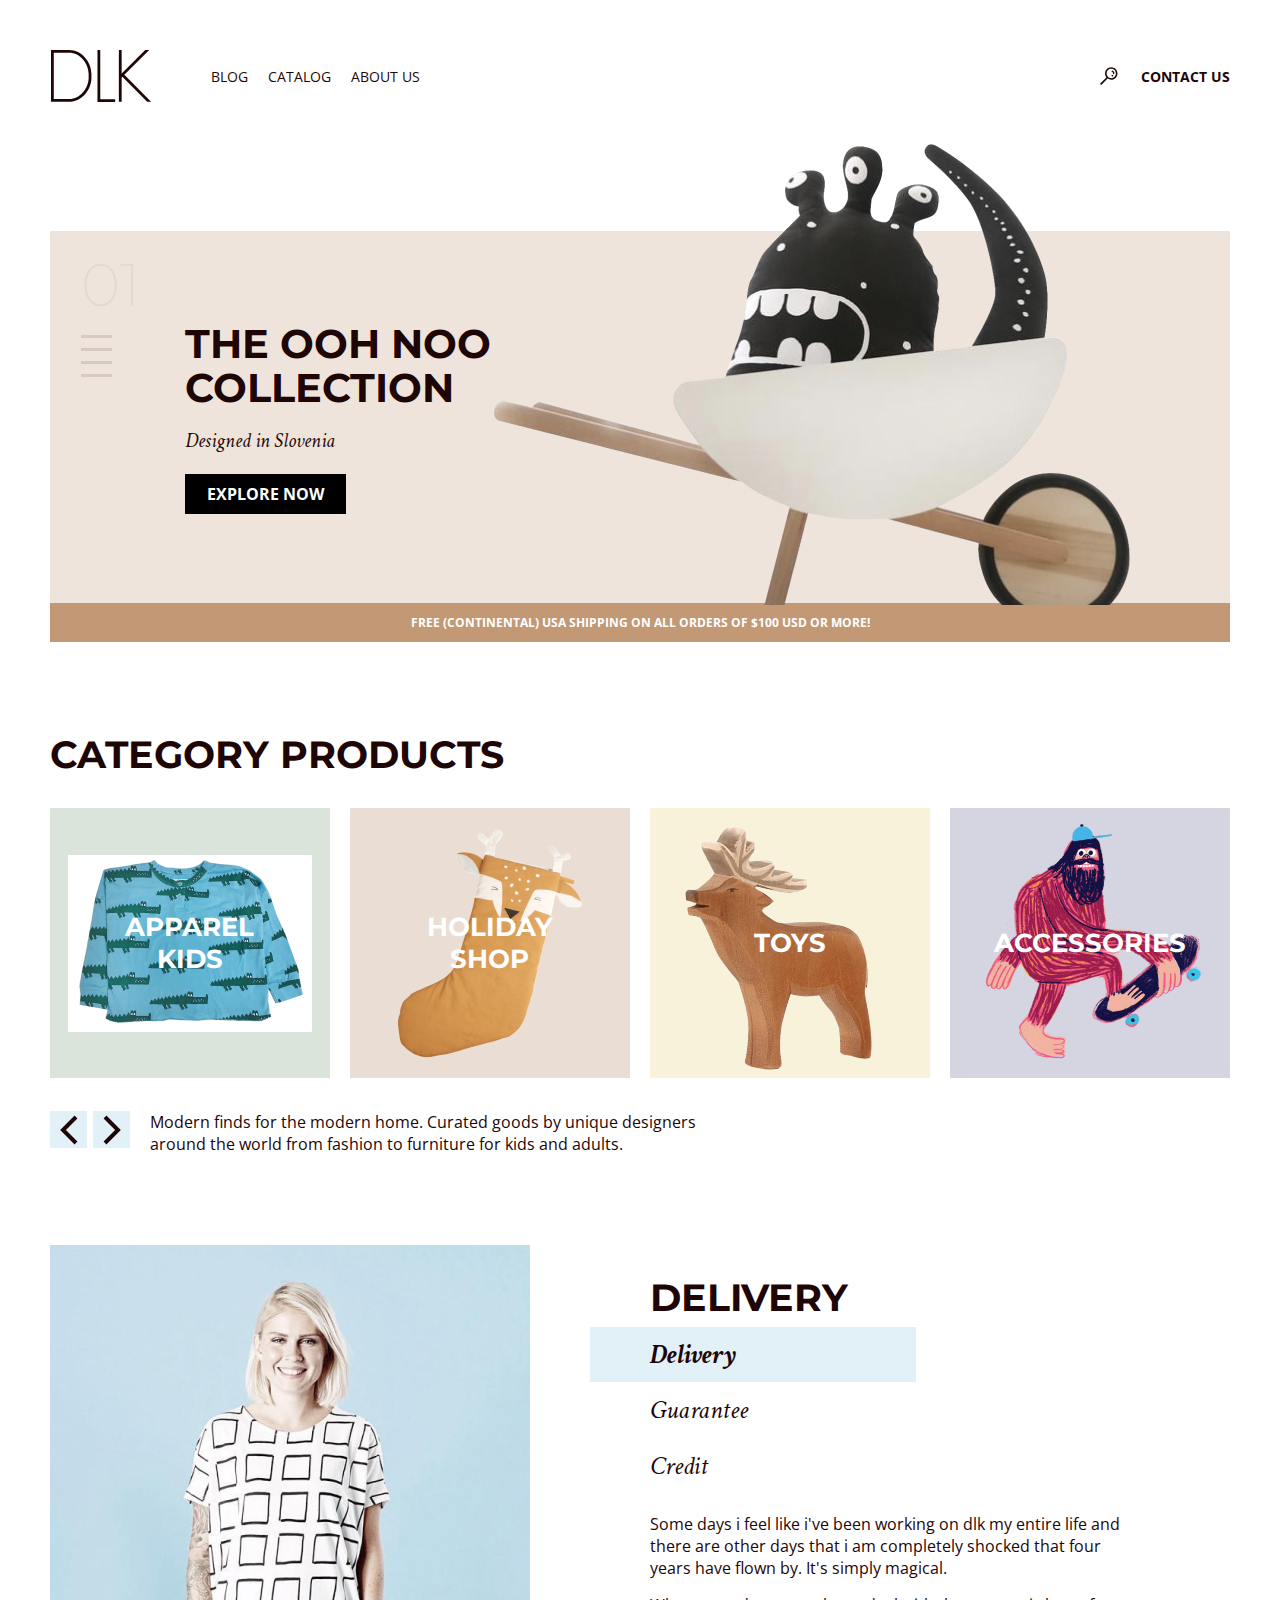
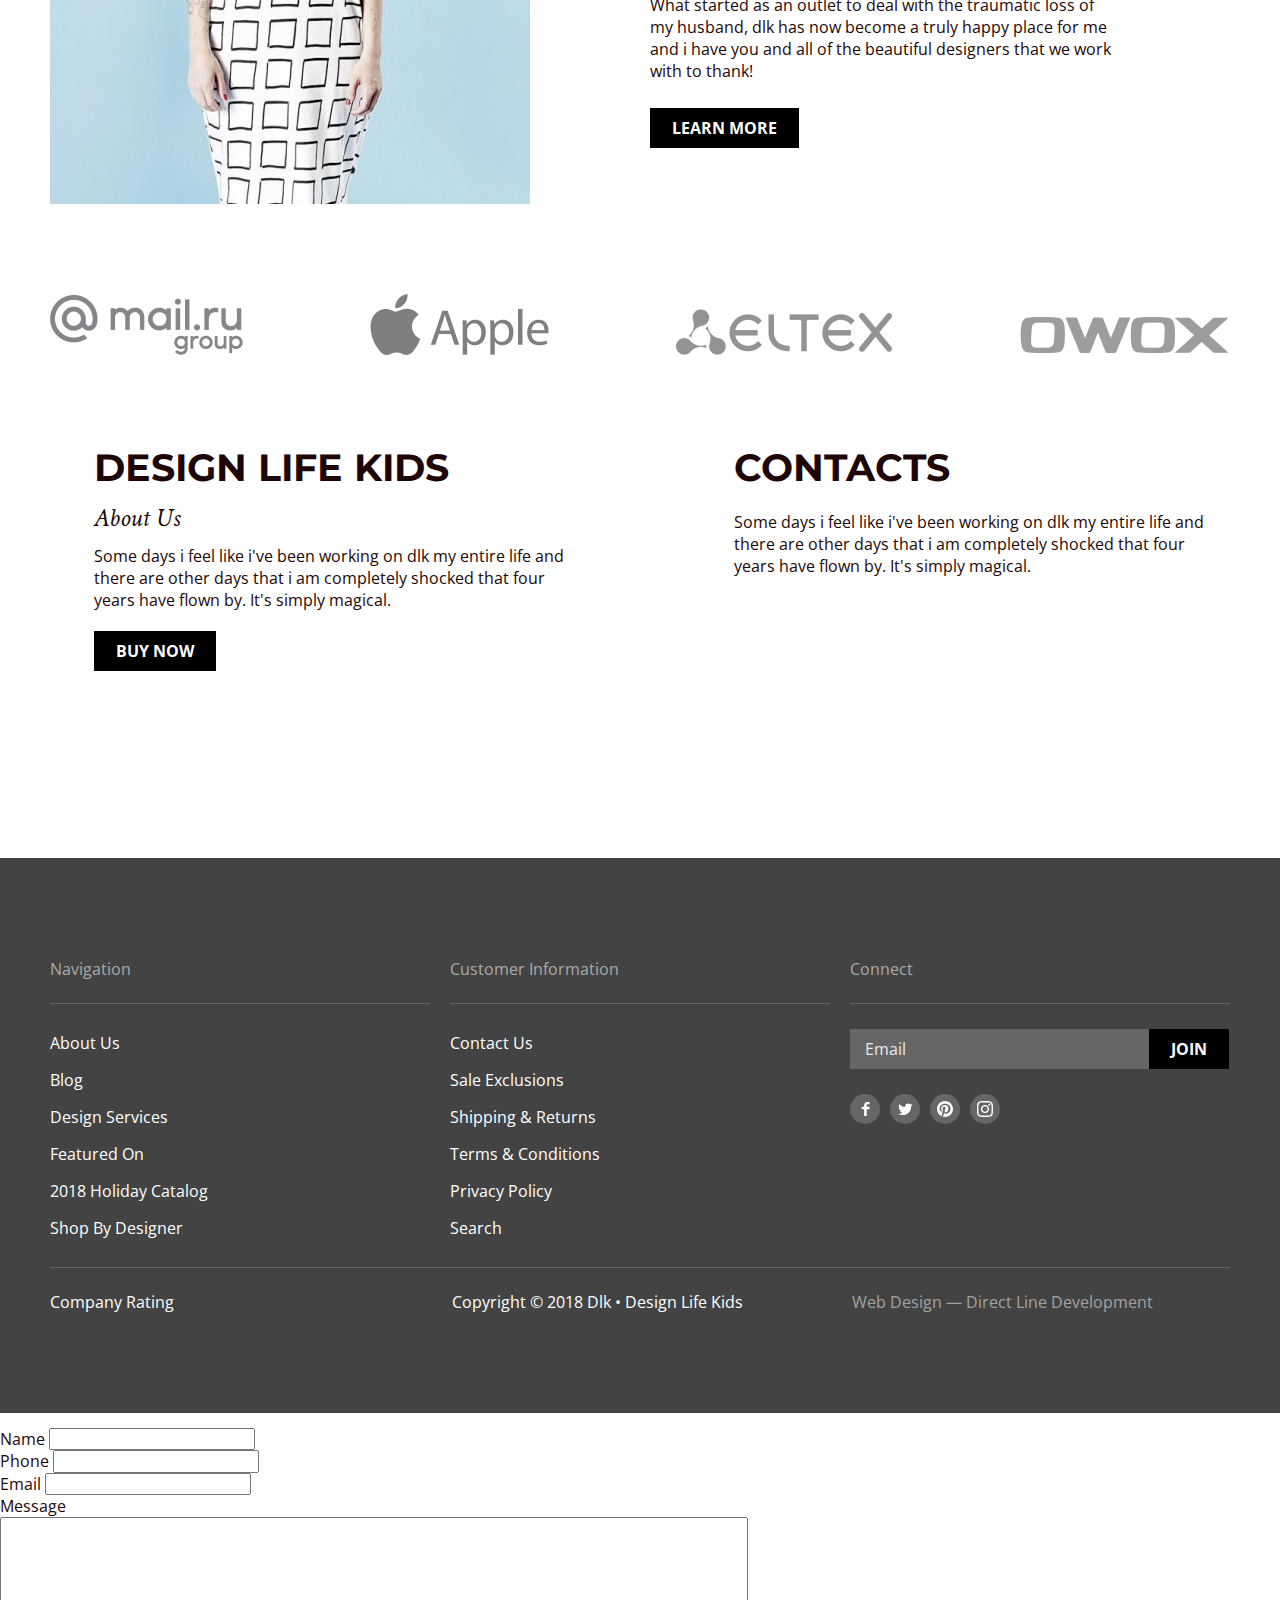
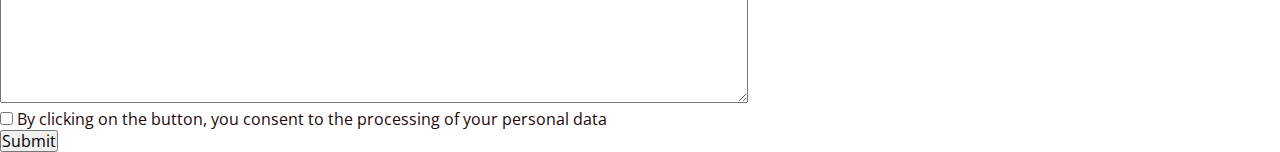
==== commit 9a88da42: "стили index" ====
--- a/index.html
+++ b/index.html
@@ -9,7 +9,7 @@
     <link rel="stylesheet" href="/style/index.css">
     <link rel="preconnect" href="https://fonts.googleapis.com">
     <link rel="preconnect" href="https://fonts.gstatic.com" crossorigin>
-    <link href="https://fonts.googleapis.com/css2?family=Crimson+Text:wght@400;700&family=Montserrat:wght@700&family=Open+Sans:wght@400;700&display=swap" rel="stylesheet">
+    <link href="https://fonts.googleapis.com/css2?family=Crimson+Text:ital,wght@0,400;0,700;1,400&family=Montserrat:wght@200;700&family=Open+Sans:wght@400;700&display=swap" rel="stylesheet">
     <title>DLK</title>
 </head>
 <body>
@@ -37,7 +37,7 @@
                 </a>
             </li>
             <li class="header__list-item">
-                <a href="./page/contact.html" class="header__list-link fatty">Contact Us</a>
+                <a href="./page/contact.html" class="header__list-link fatty">Contact  Us</a>
             </li>
         </ul>
     </header>
@@ -70,33 +70,34 @@
             <div class="collection__basement">
                 <p class="collection__sub-subtitle">Free (continental) USA shipping on all orders of $100 USD or more!</p>
             </div>
+            <img src="/img/monster.png" alt="monster" class="collection__img">
         </section>
         <section class="category container">
             <div class="category__products">
                 <h2 class="category__products-title">Category Products</h2>
                 <ul class="category__products-list undotted">
-                    <li class="category__products-list-item">
+                    <li class="category__products-list-item green">
                         <a href="#" class="category__products-list-item-link">
+                            <p class="category__products-list-item-text text-apparel">APPAREL KIDS</p>
                             <img src="./img/apparel_kids.png" alt="apparel kids" width="244" height="177" class="category__products-list-item-img">
-                            <p class="category__products-list-item-text">APPAREL KIDS</p>
-                        </a>
-                    </li>
-                    <li class="category__products-list-item">
+                        </a>
+                    </li>
+                    <li class="category__products-list-item brown">
                         <a href="#" class="category__products-list-item-link">
+                            <p class="category__products-list-item-text text-holiday">HOLIDAY SHOP</p>
                             <img src="./img/holiday_shop.png" alt="holiday shop" width="208" height="244" class="category__products-list-item-img">
-                            <p class="category__products-list-item-text">HOLIDAY SHOP</p>
-                        </a>
-                    </li>
-                    <li class="category__products-list-item">
+                        </a>
+                    </li>
+                    <li class="category__products-list-item beige">
                         <a href="#" class="category__products-list-item-link">
+                            <p class="category__products-list-item-text text-toys">TOYS</p>
                             <img src="./img/toys.png" alt="toys" width="270" height="270" class="category__products-list-item-img">
-                            <p class="category__products-list-item-text">TOYS</p>
-                        </a>
-                    </li>
-                    <li class="category__products-list-item">
-                        <a href="#" class="category__products-list-item-link">
+                        </a>
+                    </li>
+                    <li class="category__products-list-item blue">
+                        <a href="#" class="category__products-list-item-link text-accessories">
+                            <p class="category__products-list-item-text text-accessories">ACCESSORIES</p>
                             <img src="./img/accessories.png" alt="accessories" width="240" height="250" class="category__products-list-item-img">
-                            <p class="category__products-list-item-text">ACCESSORIES</p>
                         </a>
                     </li>
                 </ul>
@@ -115,11 +116,11 @@
             <img class="delivery__img" src="./img/dress.jpg" alt="dress" width="480" height="559">
             <div class="delivery__text">
                 <h2 class="delivery__text-title">Delivery</h2>
-                <p class="delivery__text-subtitle">Delivery</p>
+                <p class="delivery__text-subtitle delivery__weight background-blue">Delivery</p>
                 <p class="delivery__text-subtitle">Guarantee</p>
-                <p class="delivery__text-subtitle">Credit</p>
+                <p class="delivery__text-subtitle delivery__text-subtitle-margin">Credit</p>
                 <p class="delivery__text-description">Some days i feel like i've been working on dlk my entire life and there are other days that i am completely shocked that four years have flown by. It's simply magical.</p>
-                <p class="delivery__text-description">What started as an outlet to deal with the traumatic loss of my husband, dlk has now become a truly happy place for me and i have you and all of the beautiful designers that we work with to thank!</p>
+                <p class="delivery__text-description delivery__margin">What started as an outlet to deal with the traumatic loss of my husband, dlk has now become a truly happy place for me and i have you and all of the beautiful designers that we work with to thank!</p>
                 <a href="#" class="delivery__text-link">LEARN MORE</a>
             </div>
         </section>
@@ -140,17 +141,24 @@
             </ul>
         </section>
     </main>
-    <section class="design container">
-        <h2 class="design__title">Design Life Kids</h2>
-        <p class="design__subtitle">About Us</p>
-        <p class="design__subtitle">Some days i feel like i've been working on dlk my entire life and there are other days that i am completely shocked that four years have flown by. It's simply magical.</p>
-        <a href="#" class="design__link">buy now</a>
-    </section> 
-    <article class="contacts container">
-        <h2 class="contacts__title">Contacts</h2>
-        <p class="contacts__subtitle">Some days i feel like i've been working on dlk my entire life and there are other days that i am completely shocked that four years have flown by. It's simply magical.</p>
-        <iframe src="https://www.google.com/maps/embed?pb=!1m18!1m12!1m3!1d3153.58601728222!2d-122.4236554651123!3d37.776304100000004!2m3!1f0!2f0!3f0!3m2!1i1024!2i768!4f13.1!3m3!1m2!1s0x8085809eb08736cb%3A0xd0499d3f418e942d!2zNzcgRmVsbCBTdCwgU2FuIEZyYW5jaXNjbywgQ0EgOTQxMDIsINCh0KjQkA!5e0!3m2!1sru!2sru!4v1668937738385!5m2!1sru!2sru" width="483" height="196" style="border:0;" allowfullscreen="" loading="lazy" referrerpolicy="no-referrer-when-downgrade"></iframe>
-    </article>
+    <div class="wrapper">
+        <section class="design container">
+            <div class="design__wrapper">
+                <div class="design__background"></div>
+                <h2 class="design__title">Design Life Kids</h2>
+                <p class="design__subtitle">About Us</p>
+                <p class="design__description">Some days i feel like i've been working on dlk my entire life and there are other days that i am completely shocked that four years have flown by. It's simply magical.</p>
+                <a href="#" class="design__link">buy now</a>
+            </div>
+        </section> 
+        <article class="contacts container">
+            <div class="contacts__wrapper">
+                <h2 class="contacts__title">Contacts</h2>
+                <p class="contacts__subtitle">Some days i feel like i've been working on dlk my entire life and there are other days that i am completely shocked that four years have flown by. It's simply magical.</p>
+                <iframe src="https://www.google.com/maps/embed?pb=!1m18!1m12!1m3!1d3153.58601728222!2d-122.4236554651123!3d37.776304100000004!2m3!1f0!2f0!3f0!3m2!1i1024!2i768!4f13.1!3m3!1m2!1s0x8085809eb08736cb%3A0xd0499d3f418e942d!2zNzcgRmVsbCBTdCwgU2FuIEZyYW5jaXNjbywgQ0EgOTQxMDIsINCh0KjQkA!5e0!3m2!1sru!2sru!4v1668937738385!5m2!1sru!2sru" width="483" height="196" style="border:0;" allowfullscreen="" loading="lazy" referrerpolicy="no-referrer-when-downgrade"></iframe>
+            </div>
+        </article>
+    </div>
     <footer class="footer">
         <div class="footer__wrapper container">
             <div class="footer__navigation">
--- a/style/common.css
+++ b/style/common.css
@@ -40,7 +40,7 @@
 }
 
 .header__logo {
-    margin-right: 60px;
+    margin-right: 59px;
 }
 
 .right {
--- a/style/index.css
+++ b/style/index.css
@@ -1,9 +1,13 @@
 .collection {
     background: #EEE4DB;
-    background-image: url(/img/monster.png);
-    background-repeat: no-repeat;
-    background-position: right top -89px;
+    position: relative;
     margin-bottom: 90px;
+}
+
+.collection__img {
+    position: absolute;
+    top: -87px;
+    right: 100px;
 }
 
 .collection__wrapper {
@@ -12,7 +16,7 @@
 
 .collection__switch {
     margin-top: 17px;
-    margin-left: 28px;
+    margin-left: 31px;
     margin-right: 44px;
 }
 
@@ -27,7 +31,7 @@
 .collection__switch-list-item {
     width: 31px;
     height: 3px;
-    margin-bottom: 11px;
+    margin-bottom: 10px;
 }
 
 .collection__switch-list-item-button {
@@ -43,7 +47,7 @@
 }
 
 .collection__text {
-    margin-top: 89px;
+    margin-top: 91px;
     margin-bottom: 89px;
 }
 
@@ -55,7 +59,7 @@
     color: #1E0606;
     width: 307px;
     margin: 0;
-    margin-bottom: 20px;
+    margin-bottom: 18px;
 }
 
 .collection__text-subtitle {
@@ -100,6 +104,14 @@
     color: #FFFFFF;
 }
 
+.category {
+    margin-bottom: 90px;
+}
+
+.category__products {
+    margin-bottom: 33px;
+}
+
 .category__products-title {
     font-family: 'Montserrat';
     font-weight: 700;
@@ -107,5 +119,270 @@
     line-height: 46px;
     text-transform: uppercase;
     color: #1E0606;
+    margin-bottom: 30px;
+}
+
+.category__products-list {
+    display: flex;
+}
+
+.category__products-list-item {
+    width: 280px;
+    height: 270px;
+    position: relative;
+    margin-right: 20px;
+    display: flex;
+    align-items: center;
+    justify-content: center;
+}
+
+.category__products-list-item:nth-child(4) {
+    margin-right: 0;
+}
+
+.green {
+    background: #DBE4DB;
+}
+
+.brown {
+    background: #EADDD3;
+}
+
+.beige {
+    background: #F8F2DA;
+}
+
+.blue {
+    background: #D5D4E1;
+}
+
+.category__products-list-item-text {
+    position: absolute;
+    font-family: 'Montserrat';
+    font-weight: 700;
+    font-size: 26px;
+    line-height: 32px;
+    text-transform: uppercase;
+    color: #FFFFFF;
+    top: 103px;
+}
+
+.text-apparel {
+    left: 75px;
+    width: 129px;
+    text-align: center;
+}
+
+.text-holiday {
+    left: 62px;
+    width: 155px;
+    text-align: center;
+}
+
+.text-toys {
+    top: 119px;
+    left: 104px;
+}
+
+.text-accessories {
+    top: 119px;
+    left: 44px;
+}
+
+.category__switch {
+    display: flex;
+}
+
+.category__switch-left-arrow, 
+.category__switch-right-arrow {
+    width: 37px;
+    height: 37px;
+    background: rgba(112, 187, 220, 0.2);
+    border: 0;
+    align-items: center;
+    display: flex;
+    justify-content: center;
+}
+
+.category__switch-left-arrow {
+    margin-right: 6px;
+}
+
+.category__switch-right-arrow {
+    margin-right: 20px;
+}
+
+.category__switch-subtitle {
+    width: 580px;
+    font-family: 'Open Sans';
+    font-weight: 400;
+    font-size: 16px;
+    line-height: 22px;
+    color: #1E0606;
+}
+
+.delivery {
+    display: flex;
+    margin-bottom: 90px;
+}
+
+.delivery__img {
+    margin-right: 120px;
+}
+
+.delivery__text-title {
+    font-family: 'Montserrat';
+    font-weight: 700;
+    font-size: 38px;
+    line-height: 46px;
+    text-transform: uppercase;
+    color: #1E0606;
+    margin-bottom: 6px;
+    margin-top: 30px;
+}
+
+.delivery__text-subtitle {
+    font-family: 'Crimson Text';
+    font-style: italic;
+    font-weight: 400;
+    font-size: 26px;
+    line-height: 34px;
+    color: #1E0606;
+    margin-bottom: 22px;
+}
+
+.delivery__text-subtitle-margin {
+    margin-bottom: 30px;
+}
+
+.delivery__weight {
+    font-weight: 700;
+    padding-left: 60px;
+    padding-top: 11px;
+}
+
+.background-blue {
+    width: 266px;
+    height: 44px;
+    background: rgba(112, 187, 220, 0.2);
+    margin-bottom: 11px;
+    margin-left: -60px;
+}
+
+.delivery__text-description {
+    width: 470px;
+    font-family: 'Open Sans';
+    font-weight: 400;
+    font-size: 16px;
+    line-height: 22px;
+    color: #1E0606;
+    margin-bottom: 15px;
+}
+
+.delivery__margin {
+    margin-bottom: 35px;
+}
+
+.delivery__text-link {
+    padding: 9px 22px;
+    background: #000000;
+    font-family: 'Open Sans';
+    font-weight: 700;
+    font-size: 16px;
+    line-height: 22px;
+    text-transform: uppercase;
+    color: #FFFFFF;
+    cursor: pointer;
+}
+
+.awards {
+    margin-bottom: 90px;
+}
+
+.awards__list {
+    display: flex;
+    align-items: flex-end;
+}
+
+.awards__list-item {
+    margin-right: auto;
+}
+
+.awards__list-item:nth-child(4) {
+    margin: 0;
+}
+
+.wrapper {
+    display: flex;
+    margin-bottom: 50px;
+}
+
+.design__wrapper {
+    margin-left: 30px;
+}
+
+.design__title {
+    font-family: 'Montserrat';
+    font-weight: 700;
+    font-size: 38px;
+    line-height: 46px;
+    text-transform: uppercase;
+    color: #1E0606;
+    margin-bottom: 10px;
+}
+
+.design__subtitle {
+    font-family: 'Crimson Text';
+    font-style: italic;
+    font-weight: 400;
+    font-size: 26px;
+    line-height: 34px;
+    color: #1E0606;
+    margin-bottom: 10px;
+}
+
+.design__description {
+    font-family: 'Open Sans';
+    font-weight: 400;
+    font-size: 16px;
+    line-height: 22px;
+    color: #1E0606;
+    margin-bottom: 29px;
+    width: 483px;
+}
+
+.design__link {
+    padding: 9px 22px;
+    background: #000000;
+    font-family: 'Open Sans';
+    font-weight: 700;
+    font-size: 16px;
+    line-height: 22px;
+    text-transform: uppercase;
+    color: #FFFFFF;
+    cursor: pointer;
+}
+
+.contacts__wrapper {
+    margin-left: 30px;
+}
+
+.contacts__title {
+    font-family: 'Montserrat';
+    font-weight: 700;
+    font-size: 38px;
+    line-height: 46px;
+    text-transform: uppercase;
+    color: #1E0606;
     margin-bottom: 20px;
+}
+
+.contacts__subtitle {
+    font-family: 'Open Sans';
+    font-weight: 400;
+    font-size: 16px;
+    line-height: 22px;
+    color: #1E0606;
+    margin-bottom: 30px;
+    width: 483px;
 }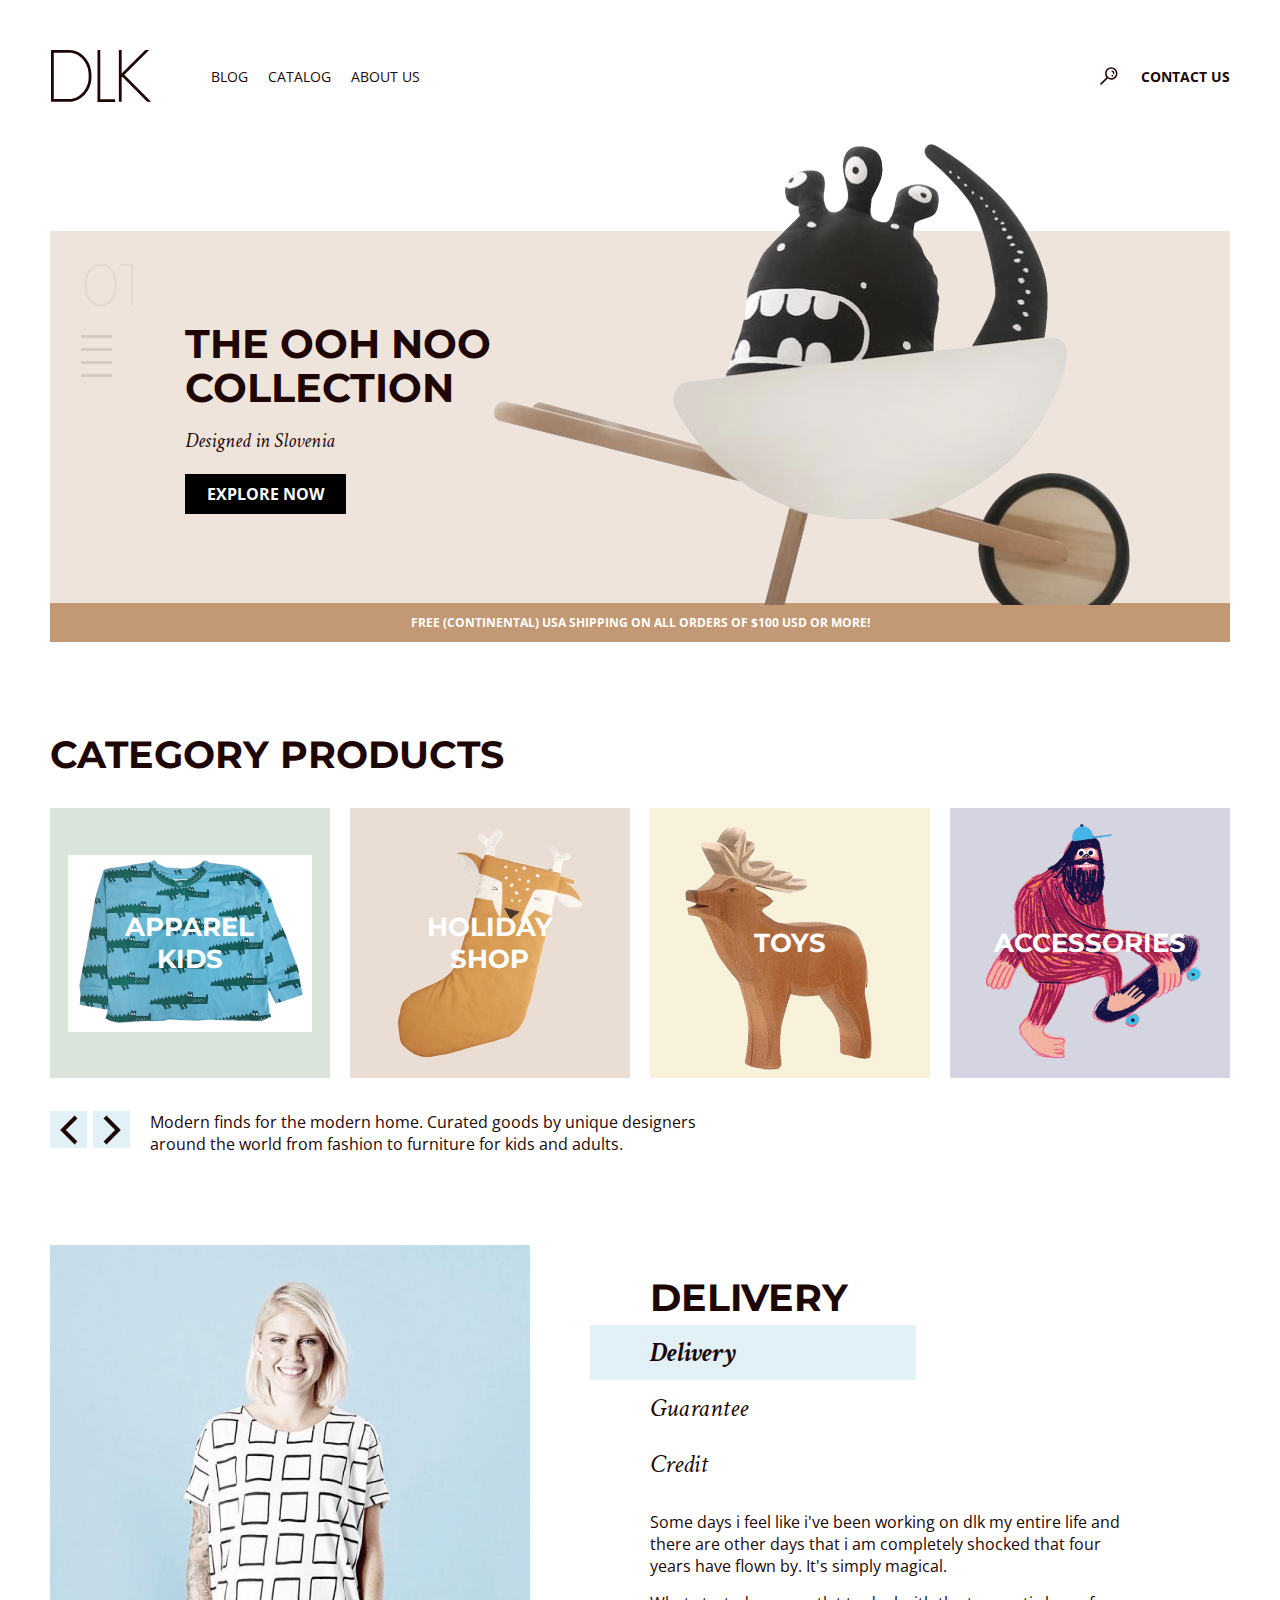
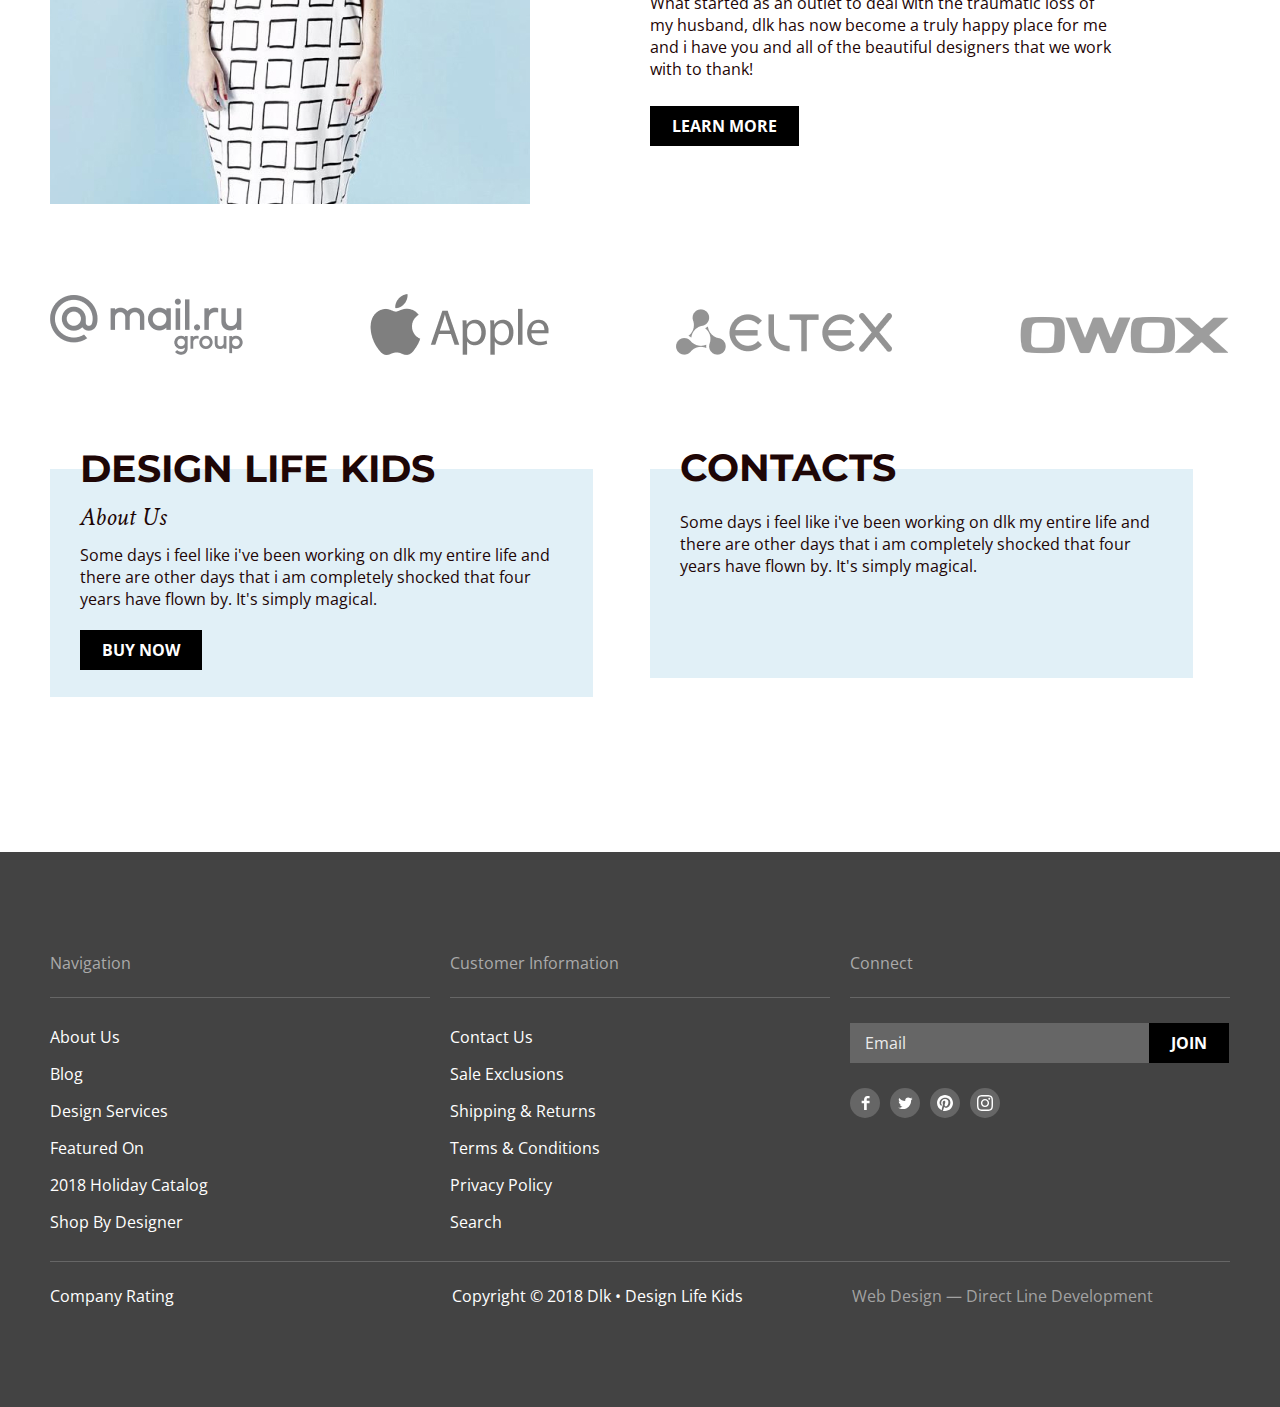
==== commit f53505bb: "стили index" ====
--- a/index.html
+++ b/index.html
@@ -141,21 +141,20 @@
             </ul>
         </section>
     </main>
-    <div class="wrapper">
-        <section class="design container">
+    <div class="wrapper container">
+        <section class="design">
             <div class="design__wrapper">
-                <div class="design__background"></div>
-                <h2 class="design__title">Design Life Kids</h2>
                 <p class="design__subtitle">About Us</p>
                 <p class="design__description">Some days i feel like i've been working on dlk my entire life and there are other days that i am completely shocked that four years have flown by. It's simply magical.</p>
                 <a href="#" class="design__link">buy now</a>
+                <h2 class="design__title">Design Life Kids</h2>
             </div>
         </section> 
-        <article class="contacts container">
+        <article class="contacts">
             <div class="contacts__wrapper">
-                <h2 class="contacts__title">Contacts</h2>
                 <p class="contacts__subtitle">Some days i feel like i've been working on dlk my entire life and there are other days that i am completely shocked that four years have flown by. It's simply magical.</p>
                 <iframe src="https://www.google.com/maps/embed?pb=!1m18!1m12!1m3!1d3153.58601728222!2d-122.4236554651123!3d37.776304100000004!2m3!1f0!2f0!3f0!3m2!1i1024!2i768!4f13.1!3m3!1m2!1s0x8085809eb08736cb%3A0xd0499d3f418e942d!2zNzcgRmVsbCBTdCwgU2FuIEZyYW5jaXNjbywgQ0EgOTQxMDIsINCh0KjQkA!5e0!3m2!1sru!2sru!4v1668937738385!5m2!1sru!2sru" width="483" height="196" style="border:0;" allowfullscreen="" loading="lazy" referrerpolicy="no-referrer-when-downgrade"></iframe>
+                <h2 class="contacts__title">Contacts</h2>
             </div>
         </article>
     </div>
--- a/style/common.css
+++ b/style/common.css
@@ -178,6 +178,14 @@
     cursor: pointer;
 }
 
+.footer__connect-input:hover,
+.footer__connect-input:active {
+    width: 283px;
+    height: 38px;
+    border: 1px solid #FFFDFD;
+    border-right: none;
+}
+
 .footer__connect-button {
     padding: 9px 22px;
     background: #000000;
@@ -189,6 +197,14 @@
     border: 0;
     color: #FFFFFF;
     cursor: pointer;
+}
+
+.footer__connect-button:hover {
+    background: #C29974;
+}
+
+.footer__connect-button:active {
+    background: #CFAF91;
 }
 
 .footer__connect-list {
--- a/style/index.css
+++ b/style/index.css
@@ -86,6 +86,14 @@
     cursor: pointer;
 }
 
+.collection__text-button:hover {
+    background: #C29974;
+}
+
+.collection__text-button:active{
+    background: #CFAF91;
+}
+
 .collection__basement {
     display: flex;
     background: #C29974;
@@ -165,6 +173,11 @@
     text-transform: uppercase;
     color: #FFFFFF;
     top: 103px;
+}
+
+.category__products-list-item-text:hover,
+.category__products-list-item-text:active{
+    text-decoration: underline;
 }
 
 .text-apparel {
@@ -202,6 +215,14 @@
     align-items: center;
     display: flex;
     justify-content: center;
+    cursor: pointer;
+}
+
+.category__switch-left-arrow:hover, 
+.category__switch-right-arrow:hover,
+.category__switch-left-arrow:active, 
+.category__switch-right-arrow:active {
+    background: #D5D4E1;
 }
 
 .category__switch-left-arrow {
@@ -237,7 +258,7 @@
     line-height: 46px;
     text-transform: uppercase;
     color: #1E0606;
-    margin-bottom: 6px;
+    margin-bottom: 4px;
     margin-top: 30px;
 }
 
@@ -295,8 +316,16 @@
     cursor: pointer;
 }
 
+.delivery__text-link:hover {
+    background: #C29974;
+}
+
+.delivery__text-link:active{
+    background: #CFAF91;
+}
+
 .awards {
-    margin-bottom: 90px;
+    margin-bottom: 114px;
 }
 
 .awards__list {
@@ -306,6 +335,11 @@
 
 .awards__list-item {
     margin-right: auto;
+    cursor: pointer;
+}
+
+.awards__list-item:hover {
+    opacity: 0.5;
 }
 
 .awards__list-item:nth-child(4) {
@@ -314,10 +348,18 @@
 
 .wrapper {
     display: flex;
-    margin-bottom: 50px;
+    margin-bottom: 155px;
+}
+
+.design {
+    width: 543px;
+    height: 228px;
+    background: #E1F0F7;
+    margin-right: 57px;
 }
 
 .design__wrapper {
+    position: relative;
     margin-left: 30px;
 }
 
@@ -328,7 +370,8 @@
     line-height: 46px;
     text-transform: uppercase;
     color: #1E0606;
-    margin-bottom: 10px;
+    margin-top: -215px;
+    position: absolute;
 }
 
 .design__subtitle {
@@ -339,6 +382,7 @@
     line-height: 34px;
     color: #1E0606;
     margin-bottom: 10px;
+    margin-top: 31px;
 }
 
 .design__description {
@@ -363,18 +407,34 @@
     cursor: pointer;
 }
 
+.design__link:hover {
+    background: #C29974;
+}
+
+.design__link:active {
+    background: #CFAF91;
+}
+
+.contacts {
+    width: 543px;
+    height: 209px;
+    background: #E1F0F7;
+}
+
 .contacts__wrapper {
+    position: relative;
     margin-left: 30px;
 }
 
 .contacts__title {
+    position: absolute;
     font-family: 'Montserrat';
     font-weight: 700;
     font-size: 38px;
     line-height: 46px;
     text-transform: uppercase;
     color: #1E0606;
-    margin-bottom: 20px;
+    margin-top: -363px;
 }
 
 .contacts__subtitle {
@@ -385,4 +445,9 @@
     color: #1E0606;
     margin-bottom: 30px;
     width: 483px;
+    margin-top: 42px;
+}
+
+.modal {
+    display: none;
 }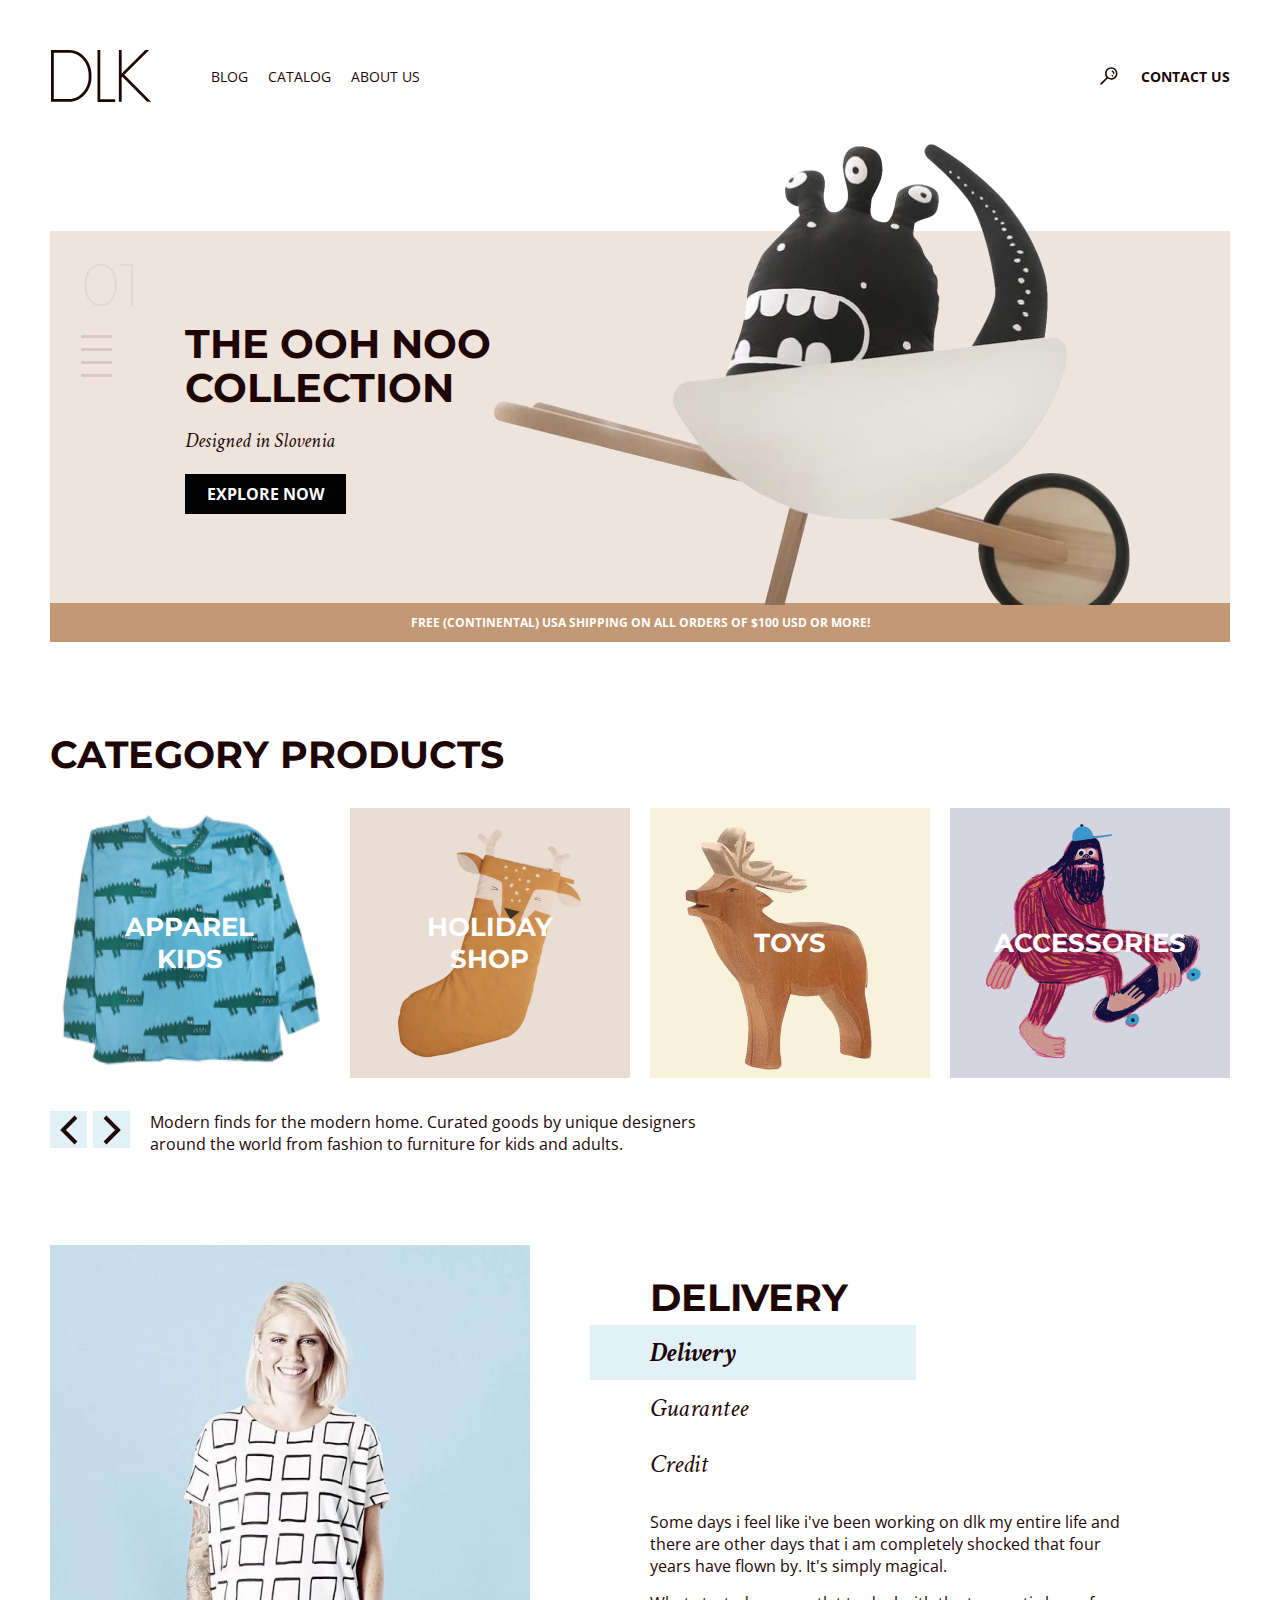
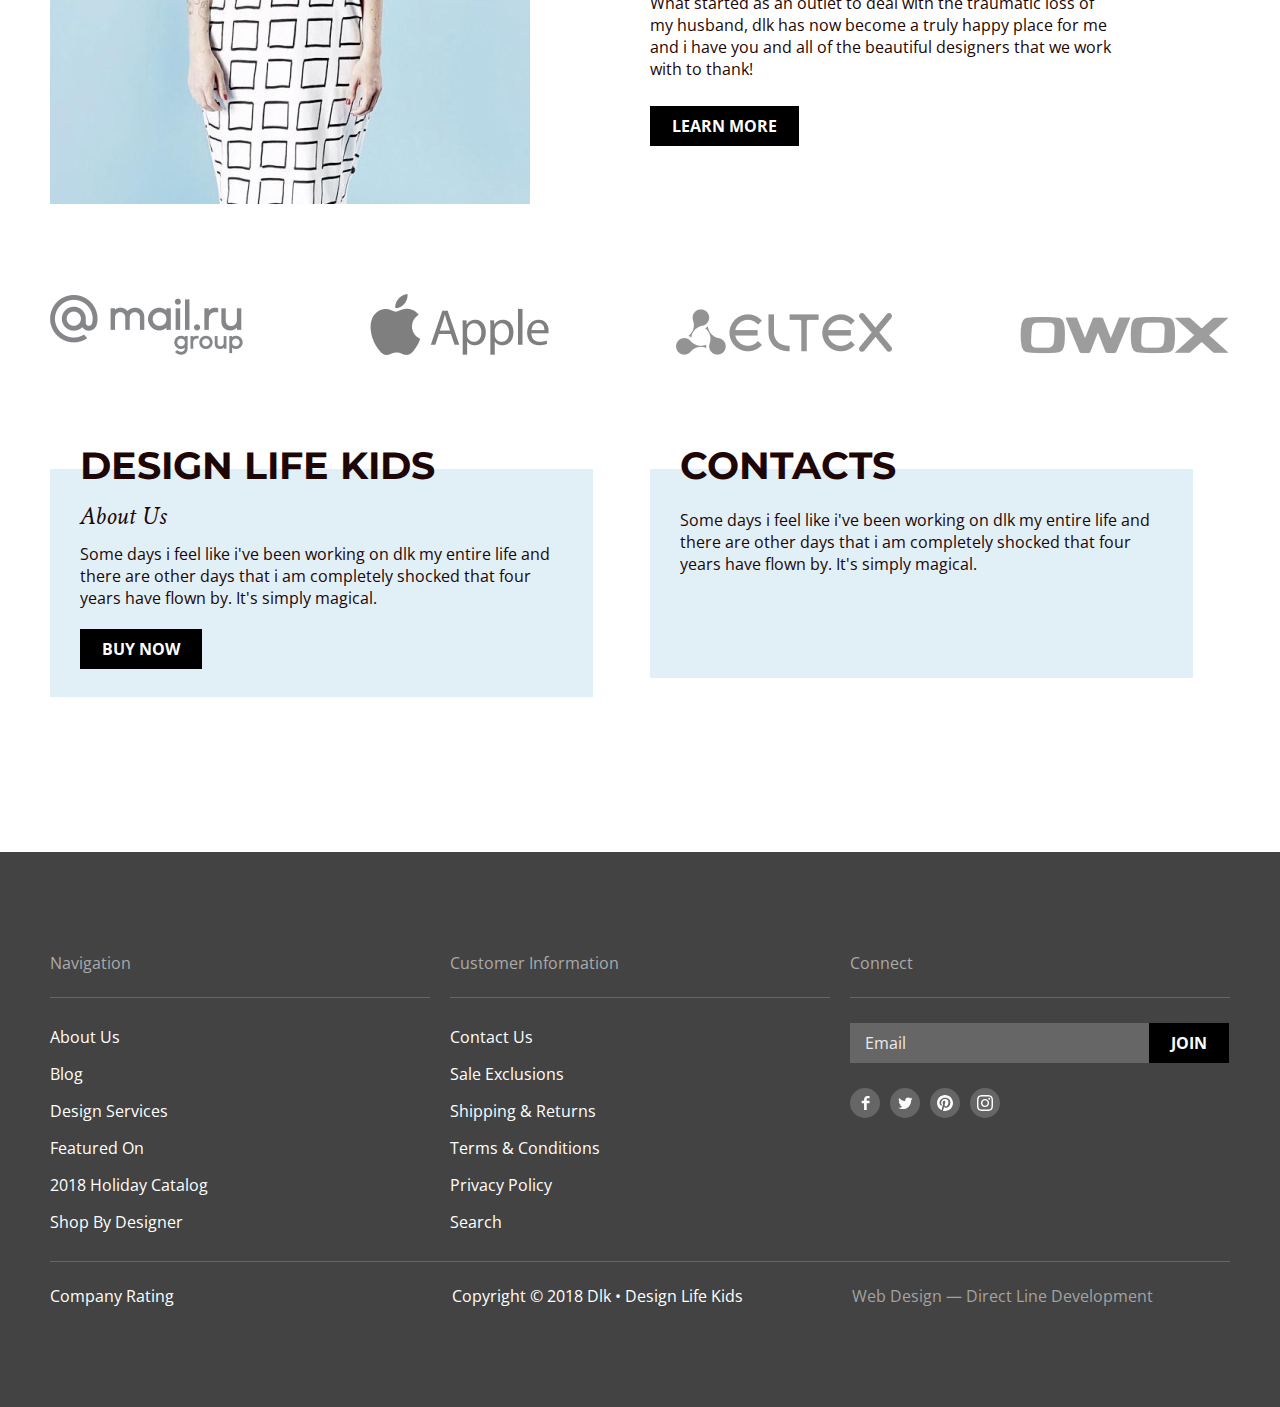
==== commit 11cc3562: "стили catalog" ====
--- a/index.html
+++ b/index.html
@@ -79,36 +79,32 @@
                     <li class="category__products-list-item green">
                         <a href="#" class="category__products-list-item-link">
                             <p class="category__products-list-item-text text-apparel">APPAREL KIDS</p>
-                            <img src="./img/apparel_kids.png" alt="apparel kids" width="244" height="177" class="category__products-list-item-img">
+                            <img src="./img/apparel_kids.png" alt="apparel kids" width="280" height="270" class="category__products-list-item-img">
                         </a>
                     </li>
                     <li class="category__products-list-item brown">
                         <a href="#" class="category__products-list-item-link">
                             <p class="category__products-list-item-text text-holiday">HOLIDAY SHOP</p>
-                            <img src="./img/holiday_shop.png" alt="holiday shop" width="208" height="244" class="category__products-list-item-img">
+                            <img src="./img/holiday_shop.png" alt="holiday shop" width="280" height="270" class="category__products-list-item-img">
                         </a>
                     </li>
                     <li class="category__products-list-item beige">
                         <a href="#" class="category__products-list-item-link">
                             <p class="category__products-list-item-text text-toys">TOYS</p>
-                            <img src="./img/toys.png" alt="toys" width="270" height="270" class="category__products-list-item-img">
+                            <img src="./img/toys.png" alt="toys" width="280" height="270" class="category__products-list-item-img">
                         </a>
                     </li>
                     <li class="category__products-list-item blue">
                         <a href="#" class="category__products-list-item-link text-accessories">
                             <p class="category__products-list-item-text text-accessories">ACCESSORIES</p>
-                            <img src="./img/accessories.png" alt="accessories" width="240" height="250" class="category__products-list-item-img">
+                            <img src="./img/accessories.png" alt="accessories" width="280" height="270" class="category__products-list-item-img">
                         </a>
                     </li>
                 </ul>
             </div>
             <div class="category__switch">
-                <button class="category__switch-left-arrow">
-                    <img src="./img/icon/left_arrow.svg" alt="left-arrow" class="category__switch-left-arrow-img">
-                </button>
-                <button class="category__switch-right-arrow">
-                    <img src="./img/icon/right_arrow.svg" alt="right-arrow" class="category__switch-right-arrow-img">
-                </button>
+                <button class="category__switch-left-arrow"></button>
+                <button class="category__switch-right-arrow"></button>
                 <p class="category__switch-subtitle">Modern finds for the modern home. Curated goods by unique designers around the world from fashion to furniture for kids and adults.</p>
             </div>
         </section>
@@ -144,17 +140,17 @@
     <div class="wrapper container">
         <section class="design">
             <div class="design__wrapper">
+                <h2 class="design__title">Design Life Kids</h2>
                 <p class="design__subtitle">About Us</p>
                 <p class="design__description">Some days i feel like i've been working on dlk my entire life and there are other days that i am completely shocked that four years have flown by. It's simply magical.</p>
                 <a href="#" class="design__link">buy now</a>
-                <h2 class="design__title">Design Life Kids</h2>
             </div>
         </section> 
         <article class="contacts">
             <div class="contacts__wrapper">
+                <h2 class="contacts__title">Contacts</h2>
                 <p class="contacts__subtitle">Some days i feel like i've been working on dlk my entire life and there are other days that i am completely shocked that four years have flown by. It's simply magical.</p>
                 <iframe src="https://www.google.com/maps/embed?pb=!1m18!1m12!1m3!1d3153.58601728222!2d-122.4236554651123!3d37.776304100000004!2m3!1f0!2f0!3f0!3m2!1i1024!2i768!4f13.1!3m3!1m2!1s0x8085809eb08736cb%3A0xd0499d3f418e942d!2zNzcgRmVsbCBTdCwgU2FuIEZyYW5jaXNjbywgQ0EgOTQxMDIsINCh0KjQkA!5e0!3m2!1sru!2sru!4v1668937738385!5m2!1sru!2sru" width="483" height="196" style="border:0;" allowfullscreen="" loading="lazy" referrerpolicy="no-referrer-when-downgrade"></iframe>
-                <h2 class="contacts__title">Contacts</h2>
             </div>
         </article>
     </div>
--- a/style/common.css
+++ b/style/common.css
@@ -34,7 +34,6 @@
 
 .header {
     margin-top: 50px;
-    margin-bottom: 129px;
     display: flex;
     align-items: center;
 }
--- a/style/index.css
+++ b/style/index.css
@@ -2,6 +2,7 @@
     background: #EEE4DB;
     position: relative;
     margin-bottom: 90px;
+    margin-top: 129px;
 }
 
 .collection__img {
@@ -73,7 +74,7 @@
 }
 
 .collection__text-button {
-    width: 161px;
+    width: max-content;
     height: 40px;
     background: #000000;
     font-family: 'Open Sans';
@@ -84,6 +85,7 @@
     color: #FFFFFF;
     border: 0;
     cursor: pointer;
+    padding: 9px 22px;
 }
 
 .collection__text-button:hover {
@@ -222,15 +224,21 @@
 .category__switch-right-arrow:hover,
 .category__switch-left-arrow:active, 
 .category__switch-right-arrow:active {
-    background: #D5D4E1;
+    opacity: 0.5;
 }
 
 .category__switch-left-arrow {
     margin-right: 6px;
+    background-image: url(/img/icon/left_arrow.svg);
+    background-repeat: no-repeat;
+    background-position: center;
 }
 
 .category__switch-right-arrow {
     margin-right: 20px;
+    background-image: url(/img/icon/right_arrow.svg);
+    background-repeat: no-repeat;
+    background-position: center;
 }
 
 .category__switch-subtitle {
@@ -353,13 +361,12 @@
 
 .design {
     width: 543px;
-    height: 228px;
+    min-height: 228px;
     background: #E1F0F7;
     margin-right: 57px;
 }
 
 .design__wrapper {
-    position: relative;
     margin-left: 30px;
 }
 
@@ -370,8 +377,7 @@
     line-height: 46px;
     text-transform: uppercase;
     color: #1E0606;
-    margin-top: -215px;
-    position: absolute;
+    margin-top: -26px;
 }
 
 .design__subtitle {
@@ -382,7 +388,7 @@
     line-height: 34px;
     color: #1E0606;
     margin-bottom: 10px;
-    margin-top: 31px;
+    margin-top: 10px;
 }
 
 .design__description {
@@ -422,19 +428,17 @@
 }
 
 .contacts__wrapper {
-    position: relative;
     margin-left: 30px;
 }
 
 .contacts__title {
-    position: absolute;
     font-family: 'Montserrat';
     font-weight: 700;
     font-size: 38px;
     line-height: 46px;
     text-transform: uppercase;
     color: #1E0606;
-    margin-top: -363px;
+    margin-top: -26px;
 }
 
 .contacts__subtitle {
@@ -445,7 +449,7 @@
     color: #1E0606;
     margin-bottom: 30px;
     width: 483px;
-    margin-top: 42px;
+    margin-top: 20px;
 }
 
 .modal {
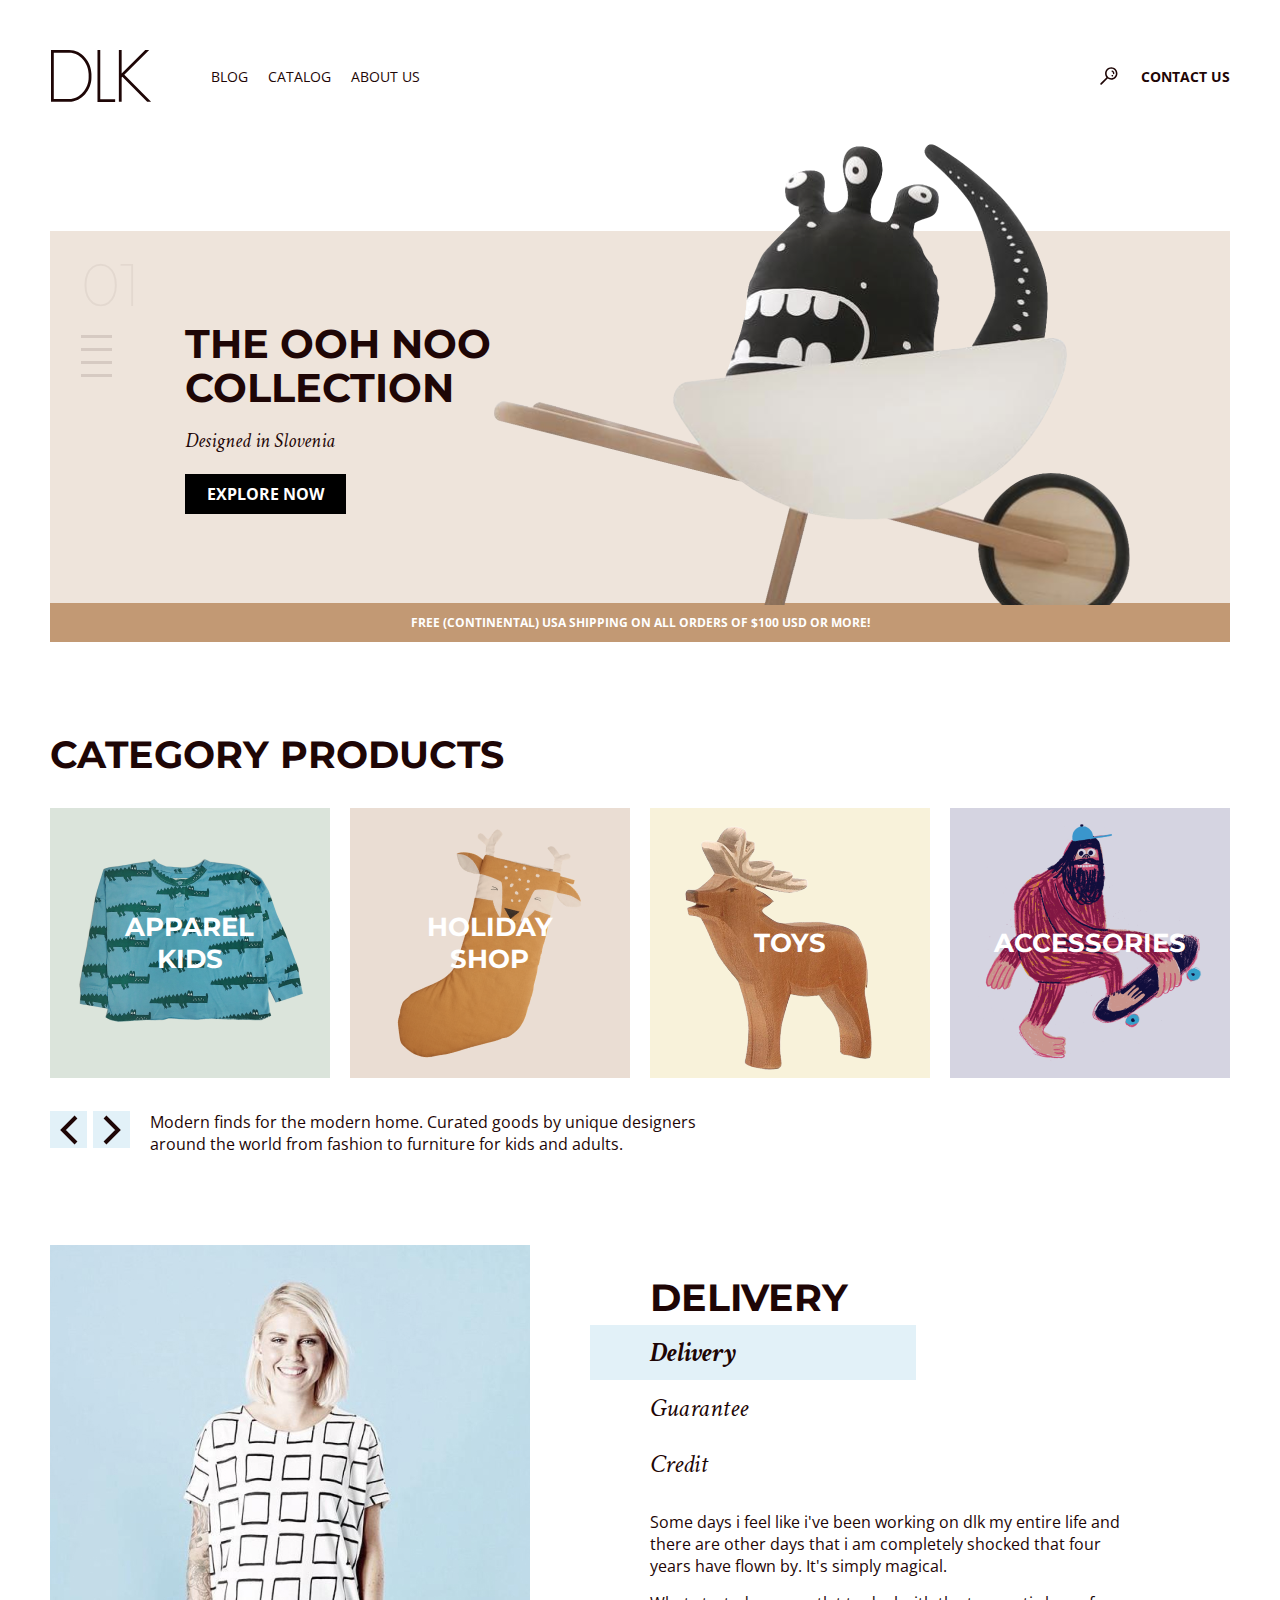
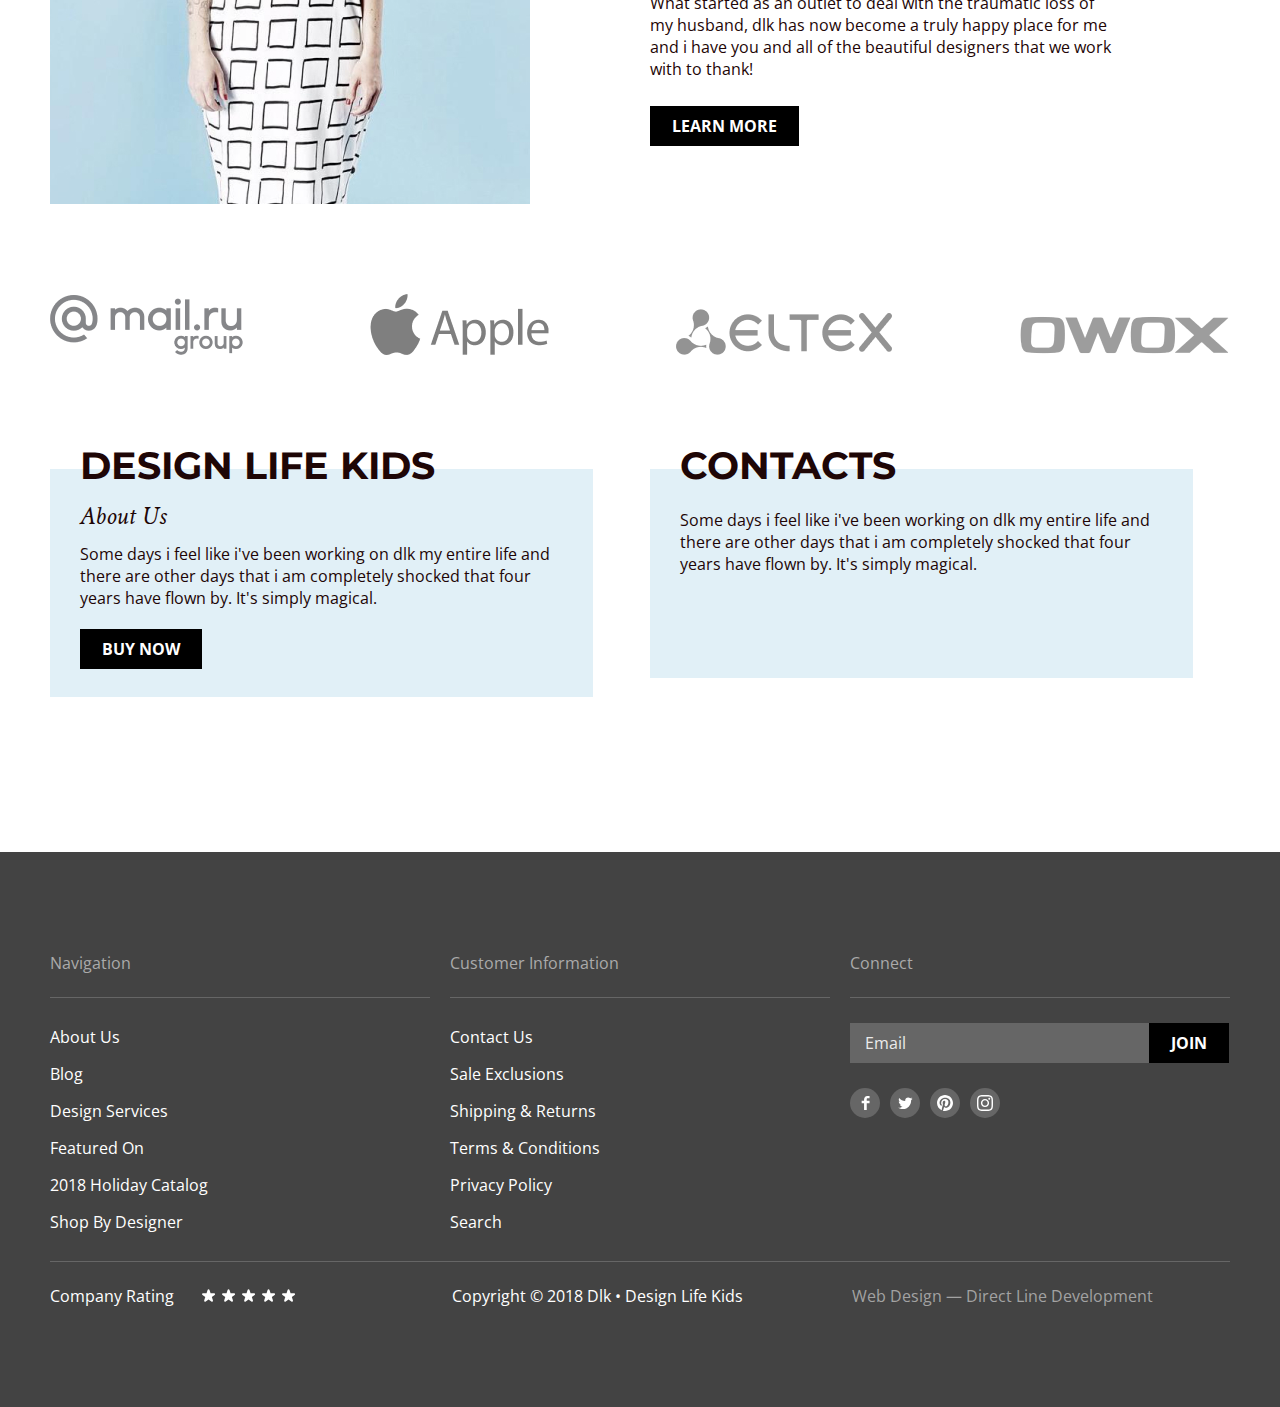
==== commit 7e5a0140: "Merge pull request #5 from Juicyyyy/main" ====
--- a/index.html
+++ b/index.html
@@ -7,6 +7,7 @@
     <link rel="stylesheet" href="/style/normalize.css">
     <link rel="stylesheet" href="/style/common.css">
     <link rel="stylesheet" href="/style/index.css">
+    <link rel="stylesheet" href="/style/contact.css">
     <link rel="preconnect" href="https://fonts.googleapis.com">
     <link rel="preconnect" href="https://fonts.gstatic.com" crossorigin>
     <link href="https://fonts.googleapis.com/css2?family=Crimson+Text:ital,wght@0,400;0,700;1,400&family=Montserrat:wght@200;700&family=Open+Sans:wght@400;700&display=swap" rel="stylesheet">
@@ -264,31 +265,35 @@
         <a href="#" class="modal__close">
             <img src="./img/close.png" alt="close">
         </a>
-        <form method="post" action="#">
-            <div class="modal__wrapper">
-                <label for="">Name</label>
-                <input type="text">
-            </div>
-            <div class="modal__wrapper-two-input">
-                <div class="modal__wrapper">
-                    <label for="">Phone</label>
-                    <input type="tel">
-                </div>
-                <div class="modal__wrapper">
-                    <label for="">Email</label>
-                    <input type="email">
-                </div>
-            </div>
-            <div class="modal__message">
-                <p class="modal__message">Message</p>
-                <textarea name="message" id="" cols="80" rows="10"></textarea>
-            </div>
-            <div class="modal__checkbox">
-                <input id="personal" type="checkbox">
-                <label for="personal">By clicking on the button, you consent to the processing of your personal data</label>
-            </div>
-            <button type="submit">Submit</button>
-        </form>
+        <div class="contact__main">
+            <div class="contact__main-wrapper">
+                <form method="post" action="#" class="contact__main-form">
+                    <div class="input__wrapper">
+                        <label for="name" class="contact__main-label">Name</label>
+                        <input type="text" id="name" placeholder="Ivan Ivanov" class="contact__main-input">
+                    </div>
+                    <div class="wrapper-two-input">
+                        <div class="input__wrapper">
+                            <label for="phone" class="contact__main-label">Phone</label>
+                            <input type="tel" id="phone" class="contact__main-input">
+                        </div>
+                        <div class="input__wrapper">
+                            <label for="email" class="contact__main-label">Email</label>
+                            <input type="email" id="email" class="contact__main-input">
+                        </div>
+                    </div>
+                    <div class="contact__main-message">
+                        <p class="contact__main-label">Message</p>
+                        <textarea name="message" id="" cols="80" rows="10" class="contact__main-textarea"></textarea>
+                    </div>
+                    <div class="contact__main-personal">
+                        <input id="personal" type="checkbox" class="contact__main-checkbox" checked>
+                        <label for="personal" class="contact__main-label">By clicking on the button, you consent to the processing of your personal data</label>
+                    </div>
+                    <button type="submit" class="contact__main-submit">Submit</button>
+                </form>
+            </div>
+        </div>
     </div>
 </body>
 </html>--- a/style/contact.css
+++ b/style/contact.css
@@ -0,0 +1,155 @@
+.contact {
+    margin-top: 60px;
+    margin-bottom: 60px;
+}
+
+.contact__title {
+    font-family: 'Montserrat';
+    font-weight: 700;
+    font-size: 40px;
+    line-height: 49px;
+    text-transform: uppercase;
+    color: #1E0606;
+    margin-bottom: 15px;
+}
+
+.contact__path {
+    display: flex;
+    gap: 50px;
+    position: relative;
+    margin-bottom: 50px;
+}
+
+.contact__subtitle {
+    font-family: 'Crimson Text';
+    font-style: italic;
+    font-weight: 400;
+    font-size: 20px;
+    line-height: 26px;
+    color: #1E0606;
+}
+
+.contact__vector::after {
+    content: url(/img/icon/vector.svg);
+    position: absolute;
+    left: 62px;
+}
+
+.contact__active {
+    opacity: 0.5;
+}
+
+.contact__main {
+    display: flex;
+    gap: 120px;
+}
+
+.contact__main-wrapper {
+    background: #E5EAF8;
+    min-width: 680px;
+    min-height: 542px;
+}
+
+.contact__main-form {
+    padding: 42px 40px;
+}
+
+.input__wrapper {
+    display: flex;
+    flex-direction: column;
+}
+
+.contact__main-label {
+    font-family: 'Open Sans';
+    font-weight: 400;
+    font-size: 14px;
+    line-height: 19px;
+    color: #1E0606;
+    margin-bottom: 3px;
+}
+
+.contact__main-input {
+    border: 1px solid rgba(0, 0, 0, 0.2);
+    min-height: 48px;
+    margin-bottom: 21px;
+    min-width: 248px;
+    font-family: 'Open Sans';
+    font-weight: 400;
+    font-size: 18px;
+    line-height: 25px;
+    color: #1E0606;
+    padding-left: 20px;
+    padding-right: 20px;
+}
+
+.wrapper-two-input {
+    display: flex;
+    flex-direction: row;
+    justify-content: space-between;
+}
+
+.contact__main-textarea {
+    width: 558px;
+    height: 123px;
+    border: 1px solid rgba(0, 0, 0, 0.2);
+    resize: none;
+    margin-bottom: 17px;
+    padding: 14px 20px 11px 20px;
+}
+
+.contact__main-personal {
+    margin-bottom: 13px;
+}
+
+.contact__main-checkbox {
+    position: absolute;
+    z-index: -1;
+    opacity: 0;
+}
+
+.contact__main-checkbox+label {
+    display: inline-flex;
+}
+
+.contact__main-checkbox+label::before {
+    content: '';
+    width: 19px;
+    height: 19px;
+    background-image: url(/img/icon/checkbox.svg);
+    margin-right: 15px;
+}
+
+.contact__main-checkbox:checked+label::before {
+    background-image: url(/img/icon/checkbox_check.svg);
+}
+
+.contact__main-submit {
+    padding: 9px 22px;
+    background: #000000;
+    font-family: 'Open Sans';
+    font-weight: 700;
+    font-size: 16px;
+    line-height: 22px;
+    text-transform: uppercase;
+    color: #FFFFFF;
+    width: max-content;
+    border: 0;
+}
+
+.contact__text-subtitle {
+    font-family: 'Open Sans';
+    font-weight: 400;
+    font-size: 16px;
+    line-height: 22px;
+    color: #1E0606;
+    margin-bottom: 20px;
+}
+
+.contact__text-caps {
+    font-family: 'Montserrat';
+    font-weight: 600;
+    font-size: 26px;
+    line-height: 34px;
+    text-transform: uppercase;
+    color: #C29974;
+}